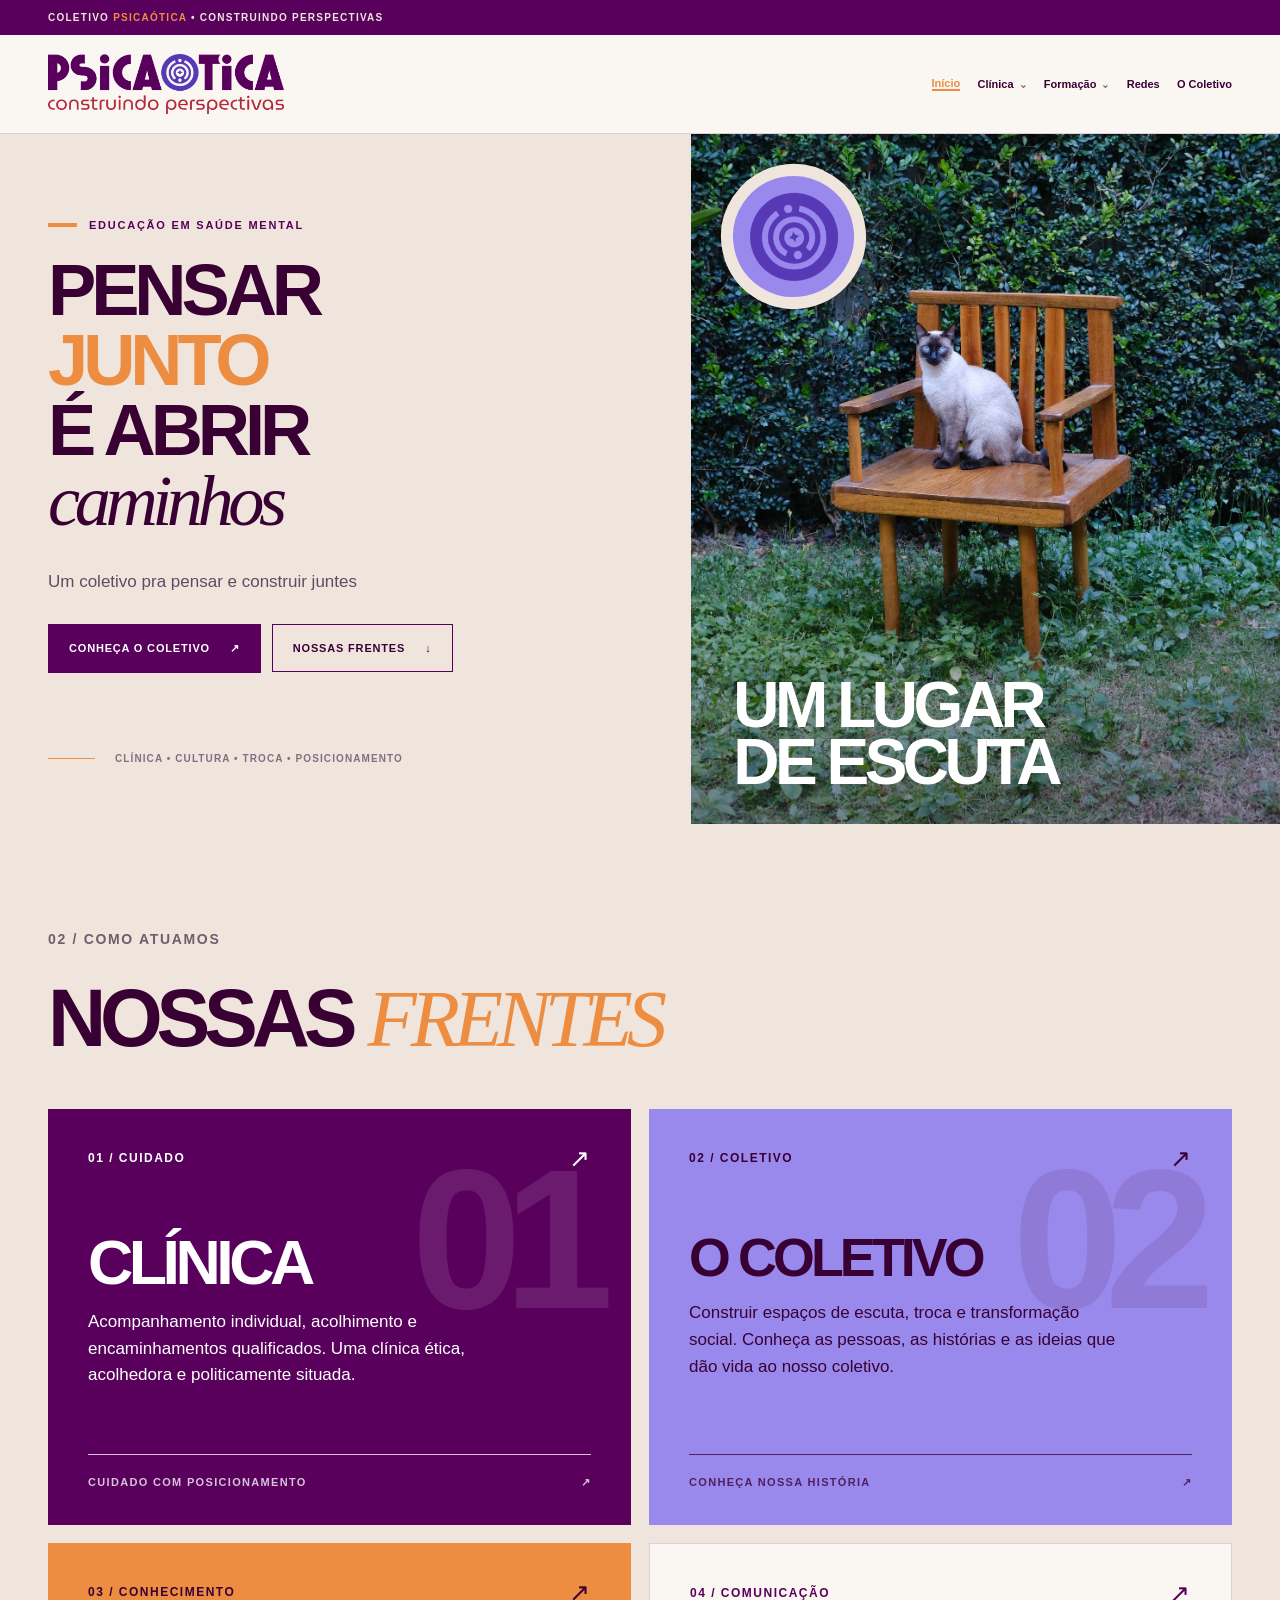
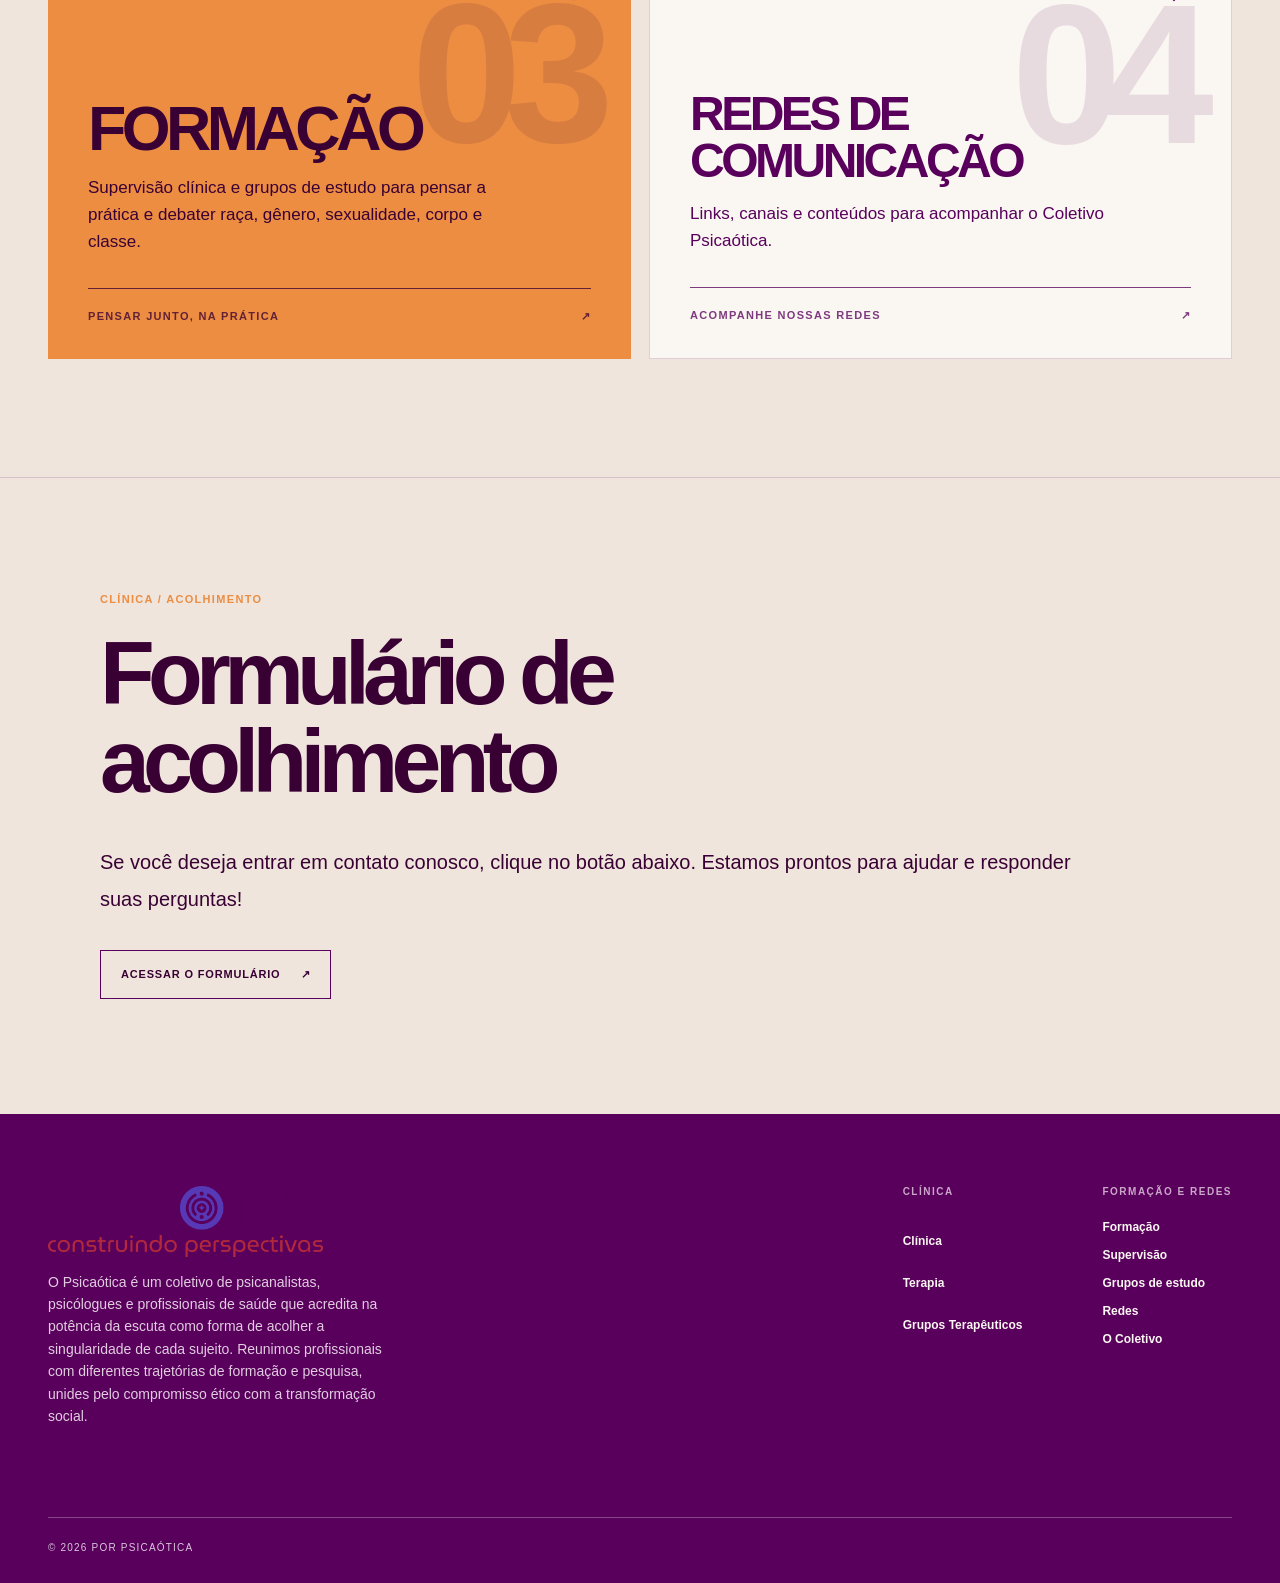
==== index.html @ 6748dbc8 "Usa logotipo original completo no rodapé de index.html" ====
<!DOCTYPE html>
<html lang="pt-BR"><head><meta charset="utf-8"/><meta content="width=device-width, initial-scale=1" name="viewport"/><meta content="#58005c" name="theme-color"/><meta content="O Psicaótica é um coletivo de psicanalistas, psicólogues e profissionais de saúde que acredita na potência da escuta como forma de acolher a singularidade de cada sujeito. Reunimos profissionais com diferentes trajetórias de formação e pesquisa, unides pelo compromisso ético com a transformação social." name="description"/><title>Página Inicial | Psicaótica</title><link href="assets/style.css" rel="stylesheet"/><link href="assets/icone.png" rel="icon" type="image/png"/></head><body><div class="topbar"><div class="container"><span>COLETIVO <b>PSICAÓTICA</b> • CONSTRUINDO PERSPECTIVAS</span></div></div><header class="header"><div class="container head-inner"><a aria-label="Página inicial Psicaótica" class="wordmark" href="index.html"><img alt="Psicaótica — construindo perspectivas" src="assets/logo.png"/></a><nav aria-label="Menu principal" class="nav" id="mainnav"><a class="active" href="index.html">Início</a><div class="nav-group"><a class="nav-root" href="clinica.html">Clínica <span class="chev">⌄</span></a><div class="subnav"><a class="" href="terapia.html">Terapia</a><a class="" href="grupos-terapeuticos.html">Grupos Terapêuticos</a></div></div><div class="nav-group"><a class="nav-root" href="formacao.html?v=20261016-2121">Formação <span class="chev">⌄</span></a><div class="subnav"><a class="" href="supervisao.html">Supervisão</a><a class="" href="grupos-de-estudo.html">Grupos de estudo</a></div></div><a class="" href="redes.html">Redes</a><a class="" href="o-coletivo.html">O Coletivo</a></nav><button aria-controls="mainnav" aria-expanded="false" aria-label="Abrir menu" class="mobile-menu" id="menubutton" type="button">☰</button></div></header><main class="site-main"><section class="hero" id="inicio"><div class="hero-grid"><div class="hero-left"><div class="rubric micro">EDUCAÇÃO EM SAÚDE MENTAL</div><h1 class="caps">PENSAR<br/><span>JUNTO</span><br/>É ABRIR<br/><em>caminhos</em></h1><p class="hero-description">Um coletivo pra pensar e construir juntes</p><div class="hero-actions"><a class="btn primary" href="o-coletivo.html">Conheça o coletivo <span>↗</span></a><a class="btn secondary" href="#frentes">Nossas frentes <span>↓</span></a></div><div class="hero-foot">CLÍNICA • CULTURA • TROCA • POSICIONAMENTO</div></div><div class="hero-media"><img alt="Gato siamês sentado em uma cadeira de madeira no jardim" class="hero-photo" loading="eager" src="assets/home-gato.webp"><div aria-hidden="true" class="round-stamp"><img alt="" src="assets/icone.png"/></div><div class="photo-label"><strong>UM LUGAR<br/>DE ESCUTA</strong></div></img></div></div></section><section aria-labelledby="frentes-title" class="axes axes-home" id="frentes">
<div class="container">
<div class="axes-head">
<div class="axes-heading-block">
<p class="eyebrow">02 / COMO ATUAMOS</p>
<h2 class="section-title axes-heading" id="frentes-title">NOSSAS <span>FRENTES</span></h2>
</div>

</div>
<div class="axes-grid">
<a aria-label="Conheça a página de Clínica" class="axis" href="clinica.html">
<div class="axis-top"><span>01 / CUIDADO</span><i aria-hidden="true">↗</i></div>
<div aria-hidden="true" class="axis-number">01</div>
<div class="axis-text"><h3>CLÍNICA</h3><p>Acompanhamento individual, acolhimento e encaminhamentos qualificados. Uma clínica ética, acolhedora e politicamente situada.</p></div>
<div class="axis-footer"><span>CUIDADO COM POSICIONAMENTO</span><span aria-hidden="true">↗</span></div>
</a>
<a aria-label="Conheça O Coletivo e seus integrantes" class="axis" href="o-coletivo.html">
<div class="axis-top"><span>02 / COLETIVO</span><i aria-hidden="true">↗</i></div>
<div aria-hidden="true" class="axis-number">02</div>
<div class="axis-text"><h3>O COLETIVO</h3><p>Construir espaços de escuta, troca e transformação social. Conheça as pessoas, as histórias e as ideias que dão vida ao nosso coletivo.</p></div>
<div class="axis-footer"><span>CONHEÇA NOSSA HISTÓRIA</span><span aria-hidden="true">↗</span></div>
</a>
<a aria-label="Conheça a página de Formação" class="axis" href="formacao.html?v=20261016-2121">
<div class="axis-top"><span>03 / CONHECIMENTO</span><i aria-hidden="true">↗</i></div>
<div aria-hidden="true" class="axis-number">03</div>
<div class="axis-text"><h3>FORMAÇÃO</h3><p>Supervisão clínica e grupos de estudo para pensar a prática e debater raça, gênero, sexualidade, corpo e classe.</p></div>
<div class="axis-footer"><span>PENSAR JUNTO, NA PRÁTICA</span><span aria-hidden="true">↗</span></div>
</a>
<a aria-label="Conheça as redes de comunicação do Coletivo Psicaótica" class="axis" href="redes.html">
<div class="axis-top"><span>04 / COMUNICAÇÃO</span><i aria-hidden="true">↗</i></div>
<div aria-hidden="true" class="axis-number">04</div>
<div class="axis-text"><h3>REDES DE<br/>COMUNICAÇÃO</h3><p>Links, canais e conteúdos para acompanhar o Coletivo Psicaótica.</p></div>
<div class="axis-footer"><span>ACOMPANHE NOSSAS REDES</span><span aria-hidden="true">↗</span></div>
</a>
</div>
</div>
</section><section class="agenda-quatro" id="proximos-eventos" aria-labelledby="agenda-quatro-title" hidden>
<div class="container">
  <div class="agenda-quatro-heading">
    <div class="agenda-quatro-titleblock">
      <p class="agenda-quatro-kicker">AGENDA DO COLETIVO</p>
      <h2 id="agenda-quatro-title">PRÓXIMOS<br/><em>EVENTOS.</em></h2>
    </div>
    <div class="agenda-quatro-intro">
      <p class="agenda-quatro-lead">Encontros, formações e experiências para pensar e viver a saúde mental em coletivo.</p>
      <p>Nossa agenda reúne atividades abertas, formações e rodas de conversa que integram clínica, comunicação e território.</p>
    </div>
  </div>
  <p class="agenda-quatro-notice"><strong>Agenda em preparação:</strong> os quatro cards abaixo são exemplos de apresentação. Ainda não há datas nem inscrições confirmadas.</p>
  <div class="agenda-quatro-grid">
    <article class="agenda-quatro-card">
      <img class="agenda-quatro-photo" src="assets/agenda-1.webp" alt="Cadeira de madeira em jardim verde" loading="lazy"/>
      <div class="agenda-quatro-content">
        <p class="agenda-quatro-date">DATA A DEFINIR <span>· EXEMPLO</span></p>
        <h3>Rodas que Cuidam</h3>
        <p class="agenda-quatro-description">Conversa aberta sobre saúde mental, afetos e vida em coletivo.</p>
        <details class="agenda-quatro-more"><summary>CLIQUE AQUI PARA SABER MAIS <span aria-hidden="true">↗</span></summary><p>Atividade ilustrativa. Data, formato e informações de participação serão disponibilizados quando houver programação confirmada.</p></details>
      </div>
    </article>
    <article class="agenda-quatro-card agenda-quatro-lilac">
      <img class="agenda-quatro-photo" src="assets/agenda-2.webp" alt="Livro aberto em mãos diante de fundo lilás" loading="lazy"/>
      <div class="agenda-quatro-content">
        <p class="agenda-quatro-date">DATA A DEFINIR <span>· EXEMPLO</span></p>
        <h3>Formação em Saúde Mental</h3>
        <p class="agenda-quatro-description">Um encontro introdutório sobre práticas clínicas, território e cuidado em rede.</p>
        <details class="agenda-quatro-more"><summary>CLIQUE AQUI PARA SABER MAIS <span aria-hidden="true">↗</span></summary><p>Atividade ilustrativa. Conteúdo, datas e inscrições ainda serão confirmados pelo coletivo.</p></details>
      </div>
    </article>
    <article class="agenda-quatro-card">
      <img class="agenda-quatro-photo" src="assets/agenda-3.webp" alt="Microfone sobre palco iluminado em tons de laranja" loading="lazy"/>
      <div class="agenda-quatro-content">
        <p class="agenda-quatro-date">DATA A DEFINIR <span>· EXEMPLO</span></p>
        <h3>Vozes em Rede</h3>
        <p class="agenda-quatro-description">Encontro de escuta e partilhas sobre saúde mental, arte e sociedade.</p>
        <details class="agenda-quatro-more"><summary>CLIQUE AQUI PARA SABER MAIS <span aria-hidden="true">↗</span></summary><p>Atividade ilustrativa. Local, horário e participação serão divulgados quando a agenda estiver definida.</p></details>
      </div>
    </article>
    <article class="agenda-quatro-card agenda-quatro-blush">
      <img class="agenda-quatro-photo" src="assets/agenda-4.webp" alt="Plantas verdes iluminadas pela luz de uma janela" loading="lazy"/>
      <div class="agenda-quatro-content">
        <p class="agenda-quatro-date">DATA A DEFINIR <span>· EXEMPLO</span></p>
        <h3>Clínica, Território e Política</h3>
        <p class="agenda-quatro-description">Reflexões sobre os desafios e as possibilidades do cuidado coletivo.</p>
        <details class="agenda-quatro-more"><summary>CLIQUE AQUI PARA SABER MAIS <span aria-hidden="true">↗</span></summary><p>Atividade ilustrativa. A programação, o formato e as informações de inscrição ainda não foram confirmados.</p></details>
      </div>
    </article>
  </div>
</div>
</section><section class="home-acknowledgement" id="acolhimento"><div class="container"><div class="acknowledgement-content"><p class="eyebrow">CLÍNICA / ACOLHIMENTO</p><h2>Formulário de acolhimento</h2><p>Se você deseja entrar em contato conosco, clique no botão abaixo. Estamos prontos para ajudar e responder suas perguntas!</p><a aria-label="Acessar formulário de acolhimento (abre em nova aba)" class="btn secondary" href="https://docs.google.com/forms/d/e/1FAIpQLSe5nMXdTJTOupaA_dXqVTst01jklubAIT_s8CcgjFnKJq22cg/viewform?usp=publish-editor" rel="noopener noreferrer" target="_blank">Acessar o formulário <span aria-hidden="true">↗</span></a></div></div></section></main><footer class="footer"><div class="container"><div class="footer-content"><div><div class="footer-white-logo"><img alt="Psicaótica — construindo perspectivas" src="assets/logo.png"/></div><p class="footer-description">O Psicaótica é um coletivo de psicanalistas, psicólogues e profissionais de saúde que acredita na potência da escuta como forma de acolher a singularidade de cada sujeito. Reunimos profissionais com diferentes trajetórias de formação e pesquisa, unides pelo compromisso ético com a transformação social.</p></div><div class="footer-links"><div><small>Clínica</small><a href="clinica.html">Clínica</a><a href="terapia.html">Terapia</a><a href="grupos-terapeuticos.html">Grupos Terapêuticos</a></div><div><small>Formação e redes</small><a href="formacao.html?v=20261016-2121">Formação</a><a href="supervisao.html">Supervisão</a><a href="grupos-de-estudo.html">Grupos de estudo</a><a href="redes.html">Redes</a><a href="o-coletivo.html">O Coletivo</a></div></div></div><div class="footer-end"><span>© 2026 por Psicaótica</span></div></div></footer><script defer="" src="assets/menu.js"></script></body></html>
---- assets/style.css ----
:root{--violet:#58005c;--deep:#390033;--blueviolet:#5739b5;--lavender:#9a89ed;--cream:#efe5dd;--paper:#faf6f1;--coral:#ec8d42;--orange:#ec8d42;--text:#390033;--hair:rgba(88,0,92,.17)}
*{box-sizing:border-box}html{scroll-behavior:smooth}body{margin:0;color:var(--text);background:var(--paper);font-family:Arial,Helvetica,sans-serif;-webkit-font-smoothing:antialiased}a{color:inherit;text-decoration:none}button{font:inherit}img{display:block;max-width:100%}::selection{color:white;background:var(--coral)}
.container{width:min(100% - 96px,1376px);margin-inline:auto}.micro{font-size:11px;letter-spacing:.16em;text-transform:uppercase;font-weight:800}.caps{font-family:Arial,Helvetica,sans-serif;font-stretch:condensed;font-weight:900;letter-spacing:-.065em;text-transform:uppercase}
.topbar{height:35px;background:var(--violet);color:var(--cream);display:flex;align-items:center}.topbar .container{display:flex;justify-content:space-between;align-items:center;gap:24px;font-size:10px;letter-spacing:.125em;font-weight:700}.topbar b{color:var(--orange)}
.header{background:var(--paper);position:relative;z-index:20;border-bottom:1px solid var(--hair)}.head-inner{height:98px;display:flex;align-items:center;justify-content:space-between;gap:25px}.wordmark{width:236px;flex:0 0 auto}.wordmark img{width:100%;height:auto}.nav{display:flex;align-items:center;gap:29px}.nav a{font-size:12px;white-space:nowrap;font-weight:800;transition:color .2s}.nav a:hover{color:var(--coral)}.nav .navlast{background:var(--violet);color:white;padding:16px 18px}.nav .navlast:hover{background:var(--deep);color:white}.mobile-menu{display:none;border:0;background:transparent;color:var(--violet);font-size:30px;cursor:pointer;line-height:1}
.hero{overflow:hidden;background:var(--cream)}.hero-grid{display:grid;grid-template-columns:54% 46%;min-height:690px}.hero-left{padding:85px 7% 60px max(48px,calc((100vw - 1376px)/2));display:flex;flex-direction:column;align-items:flex-start;position:relative;z-index:1}.rubric{display:flex;align-items:center;gap:12px;color:var(--violet);margin-bottom:24px}.rubric:before{content:"";background:var(--coral);width:29px;height:4px}.hero h1{font-size:clamp(56px,5.65vw,92px);line-height:.97;margin:0;max-width:730px;letter-spacing:-.07em}.hero h1 span{color:var(--coral)}.hero h1 em{font-family:Georgia,'Times New Roman',serif;text-transform:none;letter-spacing:-.075em;font-weight:400}.hero-description{max-width:490px;font-size:17px;line-height:1.6;margin:31px 0 29px;color:#644a61}.hero-actions{display:flex;flex-wrap:wrap;gap:11px;align-items:center}.btn{border:1.5px solid var(--violet);padding:17px 20px;display:inline-flex;align-items:center;gap:20px;font-weight:800;text-transform:uppercase;letter-spacing:.075em;font-size:11px;transition:transform .2s,background .2s}.btn:hover{transform:translateY(-3px)}.btn.primary{background:var(--violet);color:white}.btn.secondary:hover{background:#e2d6e4}.hero-foot{display:flex;gap:20px;align-items:center;margin-top:auto;padding-top:40px;font-size:10px;color:#856e81;letter-spacing:.11em;text-transform:uppercase;font-weight:800}.hero-foot:before{content:"";height:1px;width:47px;background:var(--coral)}
.hero-media{position:relative;min-height:620px;overflow:hidden;background:#18352c}.hero-photo{width:100%;height:100%;object-fit:cover;object-position:51% 54%;position:absolute;inset:0}.hero-media:after{content:"";position:absolute;inset:0;background:linear-gradient(0deg,rgba(38,11,30,.37),transparent 45%)}.round-stamp{position:absolute;top:30px;left:30px;z-index:2;background:var(--lavender);width:145px;height:145px;display:grid;place-items:center;border-radius:50%;border:12px solid var(--cream);transform:rotate(-12deg)}.round-stamp img{width:88px;height:88px}.photo-label{position:absolute;bottom:32px;left:42px;right:40px;z-index:2;display:flex;justify-content:space-between;gap:24px;align-items:flex-end;color:white}.photo-label strong{font-size:clamp(38px,5vw,72px);font-weight:900;line-height:.9;letter-spacing:-.07em}.photo-label span{font-size:10px;letter-spacing:.14em;text-transform:uppercase;text-align:right;line-height:1.5;font-weight:800}
.marquee{background:var(--coral);color:var(--paper);overflow:hidden}.marquee-inner{display:flex;align-items:center;gap:34px;white-space:nowrap;padding:17px 0;min-width:max-content;animation:marquee 45s linear infinite}.marquee .word{font-size:12px;text-transform:uppercase;letter-spacing:.155em;font-weight:800}.marquee .dot{color:var(--orange);font-size:17px}@keyframes marquee{to{transform:translateX(-50%)}}
.section-title{font-size:clamp(47px,5.4vw,77px);line-height:1.02;margin:20px 0 0;letter-spacing:-.07em}.section-label{color:var(--coral)}.intro{padding:119px 0 110px;background:var(--paper)}.intro-layout{display:grid;grid-template-columns:1.05fr .95fr;gap:100px;align-items:start}.intro h2{max-width:650px}.intro h2 em{font-family:Georgia,serif;font-weight:400;color:var(--coral)}.intro-right{padding:31px 0 0;border-top:2px solid var(--violet);align-self:center}.intro-right p{font-size:clamp(20px,2.1vw,28px);line-height:1.47;letter-spacing:-.025em;margin:0 0 24px}.intro-right small{font-size:13px;line-height:1.7;color:#806780;display:block;max-width:460px}
.axes{padding:105px 0 124px;background:var(--cream)}.axes-head{display:flex;align-items:end;justify-content:space-between;gap:25px;margin-bottom:49px}.axes-head p{max-width:287px;line-height:1.6;font-size:14px;color:#735c6e;margin:0 0 6px}.axes-grid{display:grid;grid-template-columns:repeat(2,1fr);gap:16px}.axis{min-height:390px;padding:32px 37px 33px;display:flex;flex-direction:column;position:relative;overflow:hidden;transition:transform .25s}.axis:hover{transform:translateY(-5px)}.axis:first-child{background:var(--violet);color:white}.axis:nth-child(2){background:var(--lavender);color:var(--deep)}.axis:nth-child(3){background:var(--coral);color:#fff5ef}.axis:nth-child(4){background:var(--paper);color:var(--violet);border:1px solid rgba(88,0,92,.16)}.axis-top{display:flex;align-items:center;justify-content:space-between;gap:20px;font-size:11px;letter-spacing:.15em;font-weight:800}.axis-top i{font-size:25px;font-weight:400;font-style:normal}.axis-number{position:absolute;right:25px;top:41px;font-size:170px;line-height:1;font-weight:900;opacity:.085;letter-spacing:-.09em}.axis-text{position:relative;margin-top:auto;z-index:1;max-width:500px}.axis-text h3{font-size:clamp(47px,5vw,72px);line-height:1;letter-spacing:-.07em;margin:0 0 16px}.axis-text p{font-size:15px;line-height:1.57;max-width:375px;margin:0}.axis-footer{border-top:1px solid currentColor;margin-top:28px;opacity:.76;padding-top:18px;font-size:10px;text-transform:uppercase;letter-spacing:.12em;font-weight:800;display:flex;justify-content:space-between}
.manifesto{background:var(--deep);color:var(--cream);overflow:hidden}.manifest-grid{display:grid;grid-template-columns:1.02fr .98fr;min-height:630px}.manifest-copy{padding:95px 8% 95px max(48px,calc((100vw - 1376px)/2));display:flex;flex-direction:column;align-items:flex-start}.manifest-copy .micro{color:var(--lavender)}.manifest-copy blockquote{font-size:clamp(48px,5.2vw,77px);font-weight:900;line-height:1.04;letter-spacing:-.075em;margin:60px 0 27px}.manifest-copy blockquote em{font-family:Georgia,serif;font-weight:400;color:var(--lavender);letter-spacing:-.07em}.manifest-copy p{max-width:475px;line-height:1.68;color:#e1d1df;font-size:15px;margin:0}.manifest-photo{position:relative;overflow:hidden;min-height:560px}.manifest-photo>img{width:100%;height:100%;position:absolute;inset:0;object-fit:cover;object-position:50% 45%}.cat-caption{position:absolute;left:31px;bottom:30px;color:#fff;padding:12px 16px;background:var(--violet);font-weight:800;font-size:10px;letter-spacing:.13em;text-transform:uppercase}
.people{padding:118px 0 120px;background:var(--paper)}.people-head{display:flex;justify-content:space-between;align-items:end;gap:40px;margin-bottom:55px}.people-head p{max-width:365px;color:#776478;font-size:14px;line-height:1.7;margin:0}.people-grid{display:grid;grid-template-columns:1fr 1fr;gap:24px}.person{display:grid;grid-template-columns:45% 55%;min-height:345px;background:var(--cream);border:1px solid var(--hair)}.person-image{min-height:345px;position:relative;overflow:hidden;background:var(--lavender)}.person-image img{width:100%;height:100%;position:absolute;inset:0;object-fit:cover;object-position:center 38%}.person:nth-child(2) .person-image img{object-position:center 26%}.person-copy{padding:34px 29px;display:flex;flex-direction:column;justify-content:flex-end}.person-copy .micro{font-size:10px;color:var(--coral)}.person-copy h3{font-size:clamp(30px,2.5vw,43px);letter-spacing:-.06em;line-height:1.05;margin:16px 0 11px}.person-copy p{font-size:13px;line-height:1.65;color:#755f72;margin:0}
.newsletter{padding:93px 0;background:var(--lavender);color:var(--deep);position:relative;overflow:hidden}.news-layout{display:grid;grid-template-columns:1fr 1fr;gap:80px;align-items:center}.newsletter h2{font-size:clamp(53px,5.5vw,82px);line-height:.99;letter-spacing:-.075em;margin:17px 0 0}.newsletter p{font-size:18px;line-height:1.65;margin:0 0 28px;max-width:480px}.newsletter .btn{background:var(--deep);color:white;border-color:var(--deep)}.news-star{position:absolute;right:-100px;bottom:-180px;font-family:Georgia,serif;font-size:500px;line-height:1;color:rgba(88,0,92,.08);pointer-events:none}
.footer{background:var(--violet);color:var(--paper);padding:72px 0 30px}.footer-content{display:flex;justify-content:space-between;align-items:start;gap:80px;padding-bottom:76px}.footer-white-logo{width:275px;max-width:100%}.footer-white-logo img{width:100%;height:auto}.footer-content p{max-width:350px;line-height:1.6;color:#e2cce0;font-size:14px}.footer-links{display:flex;gap:80px;font-size:12px;font-weight:700}.footer-links div{display:grid;gap:14px}.footer-links small{text-transform:uppercase;font-size:10px;color:#caa7c9;letter-spacing:.15em;margin-bottom:9px}.footer-links a:hover{text-decoration:underline}.footer-end{border-top:1px solid rgba(255,255,255,.28);padding-top:24px;display:flex;justify-content:space-between;gap:20px;font-size:10px;letter-spacing:.12em;text-transform:uppercase;color:#dbc8dc}
.preview{position:fixed;bottom:17px;right:17px;background:#fff;color:var(--violet);border:1px solid var(--hair);padding:11px 15px;z-index:15;font-size:10px;font-weight:800;text-transform:uppercase;letter-spacing:.09em;box-shadow:0 10px 35px #0002}
@media(max-width:1100px){.container{width:min(100% - 64px,1376px)}.nav{gap:18px}.nav a{font-size:11px}.wordmark{width:204px}.hero-left{padding-left:32px}.round-stamp{left:-55px}.manifest-copy{padding-left:32px}.intro-layout{gap:55px}.person{display:flex;flex-direction:column}.person-image{height:330px;min-height:330px}.person-copy{min-height:180px}}
@media(max-width:760px){.container{width:min(100% - 38px,1376px)}.topbar .container span:last-child{display:none}.topbar .container{justify-content:center;font-size:9px}.head-inner{height:80px}.wordmark{width:194px}.mobile-menu{display:block}.nav{display:none;position:absolute;left:0;right:0;top:80px;background:var(--paper);padding:24px 22px 30px;flex-direction:column;align-items:stretch;gap:22px;box-shadow:0 22px 30px #39003322;border-bottom:1px solid var(--hair)}.nav.open{display:flex}.nav a{font-size:13px}.nav .navlast{text-align:center}.hero-grid{display:flex;flex-direction:column}.hero-left{padding:56px 22px 48px}.rubric{font-size:10px}.hero h1{font-size:clamp(57px,13.3vw,87px)}.hero-description{font-size:16px;margin:26px 0}.hero-foot{display:none}.hero-media{width:100%;min-height:420px;height:420px}.hero-photo{object-position:52% 48%}.round-stamp{left:16px;top:18px;width:112px;height:112px;border:9px solid var(--cream)}.round-stamp img{width:60px;height:60px}.photo-label{left:24px;bottom:25px;right:22px}.photo-label strong{font-size:49px}.photo-label span{font-size:9px}.marquee-inner{padding:13px 0}.intro{padding:80px 0}.intro-layout{display:block}.intro-right{margin-top:42px;padding-top:25px}.intro-right p{font-size:22px}.section-title{font-size:clamp(48px,10vw,68px)}.axes{padding:76px 0 85px}.axes-head{display:block;margin-bottom:30px}.axes-head p{margin-top:22px}.axes-grid{grid-template-columns:1fr;gap:12px}.axis{min-height:310px;padding:27px}.axis-text h3{font-size:60px}.axis-number{font-size:145px}.manifest-grid{display:block}.manifest-copy{padding:76px 20px 72px}.manifest-copy blockquote{font-size:clamp(48px,11vw,69px);margin:34px 0 28px}.manifest-photo{height:450px;min-height:450px}.manifest-photo>img{object-position:center 38%}.people{padding:77px 0 87px}.people-head{display:block;margin-bottom:32px}.people-head p{margin-top:23px}.people-grid{grid-template-columns:1fr}.person{display:grid;grid-template-columns:42% 58%;min-height:245px}.person-image{height:100%;min-height:245px}.person-copy{min-height:unset;padding:22px}.person-copy h3{font-size:30px}.person-copy p{font-size:12px}.newsletter{padding:75px 0}.news-layout{display:block}.newsletter h2{margin:19px 0 28px}.newsletter p{font-size:16px}.footer-content{display:block;padding-bottom:49px}.footer-links{margin-top:34px;gap:40px}.footer-end{display:block;line-height:1.8}.footer-end span{display:block}.preview{right:7px;bottom:7px;padding:8px 11px;font-size:9px}}
@media(max-width:430px){.hero h1{font-size:54px}.hero-media{height:380px;min-height:380px}.person{display:block}.person-image{height:250px}.person-copy{min-height:145px}.hero-actions{align-items:stretch}.btn{font-size:10px}.photo-label strong{font-size:44px}}
@media(prefers-reduced-motion:reduce){html{scroll-behavior:auto}.marquee-inner{animation:none}.axis,.btn{transition:none}}


/* Páginas internas: herdam a arte e a tipografia editorial da capa aprovada */
html{scroll-behavior:smooth}body{min-height:100vh}body a:focus-visible,body button:focus-visible{outline:3px solid #ec8d42;outline-offset:4px}
.nav a.active{color:var(--coral)!important;border-bottom:2px solid var(--coral)}
.header{z-index:100}
.page-hero{overflow:hidden;position:relative;background:var(--cream);padding:88px 0 90px;border-bottom:1px solid var(--hair)}
.page-hero .container{position:relative;z-index:2}
.page-hero:after{content:'✳';font-family:Georgia,serif;font-size:clamp(200px,32vw,470px);color:var(--lavender);opacity:.17;line-height:1;position:absolute;right:-3vw;top:-13vw;pointer-events:none}
.crumbs{font-size:11px;letter-spacing:.13em;text-transform:uppercase;font-weight:800;color:var(--coral);margin-bottom:28px}
.crumbs a{text-decoration:underline;text-underline-offset:4px}
.page-hero h1{font-size:clamp(55px,8.2vw,122px);line-height:.86;letter-spacing:-.085em;margin:0;max-width:1050px;font-weight:900}
.page-hero h1 em{font-family:Georgia,serif;font-weight:400;color:var(--coral)}
.page-hero p{max-width:650px;margin:35px 0 0;font-size:clamp(16px,1.65vw,21px);line-height:1.64;color:#614b65}
.small-band{height:18px;background:linear-gradient(90deg,var(--coral) 0 20%,var(--violet) 20% 63%,var(--lavender) 63%)}
.page-content{padding:90px 0 118px;background:var(--paper)}
.content-grid{display:grid;grid-template-columns:minmax(0,1.45fr) minmax(240px,.55fr);gap:70px}
.article-text{max-width:790px}.article-text h2{font-size:clamp(35px,4.5vw,66px);letter-spacing:-.075em;line-height:1.01;margin:0 0 28px}
.article-text h3{font-size:clamp(28px,3vw,40px);letter-spacing:-.055em;line-height:1.07;margin:52px 0 16px}
.article-text p{font-size:17px;line-height:1.78;margin:0 0 23px;color:#3e3041}
.article-text p.lead{font-size:clamp(20px,2.25vw,27px);line-height:1.55;font-weight:650;letter-spacing:-.015em;color:var(--violet)}
.article-text ul{margin:25px 0 42px;padding:0;list-style:none;border-top:1px solid var(--hair)}
.article-text li{position:relative;border-bottom:1px solid var(--hair);padding:16px 18px 16px 35px;font-size:16px;line-height:1.6}
.article-text li:before{content:'✳';position:absolute;left:3px;color:var(--coral)}
.aside-note{align-self:start;position:sticky;top:28px;border:1px solid var(--hair);padding:30px;background:var(--cream)}
.aside-note .micro{color:var(--coral)}.aside-note p{font-size:14px;line-height:1.65;margin:18px 0;color:#644b65}
.aside-note .btn{width:100%;justify-content:space-between;margin-top:16px;font-size:11px}
.block-alt{padding:100px 0;background:var(--cream)}
.block-title{font-size:clamp(45px,5vw,76px);letter-spacing:-.075em;line-height:1;margin:10px 0 40px}
.values-list{display:grid;grid-template-columns:repeat(3,minmax(0,1fr));gap:1px;background:rgba(88,0,92,.2);border:1px solid rgba(88,0,92,.2)}
.value-card{background:var(--cream);padding:30px;min-height:214px}.value-card h3{font-size:27px;letter-spacing:-.06em;line-height:1.1;margin:0 0 14px}.value-card p{font-size:14px;line-height:1.65;margin:0;color:#735c72}
.axis-cards{display:grid;grid-template-columns:repeat(2,minmax(0,1fr));gap:15px}.axis-card{background:var(--paper);border:1px solid var(--hair);padding:34px;display:flex;min-height:230px;flex-direction:column;transition:transform .2s}.axis-card:hover{transform:translateY(-4px)}.axis-card .micro{color:var(--coral)}.axis-card h3{font-size:clamp(32px,3.5vw,51px);margin:35px 0 15px;letter-spacing:-.07em}.axis-card p{font-size:14px;line-height:1.6;color:#6b546d;margin:0 auto 0 0}.axis-card .arrow{align-self:flex-end;font-size:24px}
.profile-grid{display:grid;grid-template-columns:repeat(2,minmax(0,1fr));gap:22px}
.profile-card{background:var(--paper);border:1px solid var(--hair);overflow:hidden;display:grid;grid-template-columns:46% 54%;min-height:350px}
.profile-photo{position:relative;min-height:350px;background:var(--lavender);overflow:hidden}.profile-photo img{width:100%;height:100%;object-fit:cover;display:block;position:absolute;inset:0}
.profile-content{padding:28px 25px;display:flex;flex-direction:column;align-items:start}.profile-content h3{font-size:clamp(30px,3vw,42px);letter-spacing:-.07em;line-height:1;margin:15px 0}.profile-content p{font-size:13px;line-height:1.68;margin:0;color:#6a526b}
.profile-foot{margin-top:auto;padding-top:22px;width:100%;border-top:1px solid var(--hair);color:#795b77;font-size:11px;line-height:1.45}
.archive-list{display:grid;grid-template-columns:repeat(4,1fr);gap:16px;margin-top:26px}.archive-card{border:1px solid var(--hair);background:var(--paper);overflow:hidden}.archive-photo{aspect-ratio:4 / 4.7;background:var(--lavender);overflow:hidden;display:grid;place-items:center}.archive-photo img{width:100%;height:100%;object-fit:cover}.archive-photo span{font-size:45px;font-weight:900;color:var(--deep);opacity:.3}.archive-card h3{font-size:21px;line-height:1.13;padding:19px 16px;margin:0;letter-spacing:-.045em}
.validation-note{margin:33px 0 0;padding:21px 24px;border-left:4px solid var(--coral);background:rgba(177,41,59,.07);font-size:13px;line-height:1.7;color:#563550}
.callout{display:flex;flex-wrap:wrap;justify-content:space-between;gap:25px;align-items:center;background:var(--deep);color:var(--paper);padding:38px 44px;margin-top:65px}.callout p{font-size:21px;max-width:650px;line-height:1.4;margin:0}.callout .btn{color:var(--paper);border-color:var(--paper)}
.home-feature{padding:90px 0;background:var(--paper)}
.home-feature-row{display:grid;grid-template-columns:minmax(0,.95fr) minmax(0,1.05fr);gap:65px;align-items:center}.home-feature h2{font-size:clamp(45px,5.5vw,78px);line-height:1;letter-spacing:-.07em;margin:16px 0 25px}.home-feature p{font-size:17px;line-height:1.75;color:#674b68;margin-bottom:25px}.home-feature-photo{height:480px;overflow:hidden}.home-feature-photo img{width:100%;height:100%;object-fit:cover}
.bottom-links{display:flex;gap:18px;flex-wrap:wrap;margin-top:35px}.bottom-links a{text-decoration:underline;text-underline-offset:6px;color:var(--violet);font-size:14px;font-weight:800}
.footer-links a,.footer a{white-space:normal}
@media(max-width:950px){.profile-grid{grid-template-columns:1fr}.archive-list{grid-template-columns:repeat(3,1fr)}.content-grid{grid-template-columns:1fr}.aside-note{position:relative;top:auto}.values-list{grid-template-columns:repeat(2,1fr)}}
@media(max-width:700px){.page-hero{padding:58px 0 69px}.page-content,.block-alt,.home-feature{padding:64px 0}.page-hero h1{font-size:clamp(53px,12vw,84px)}.page-hero p{margin-top:24px}.archive-list{grid-template-columns:repeat(2,1fr)}.profile-card{grid-template-columns:40% 60%;min-height:280px}.profile-photo{min-height:280px}.profile-content{padding:22px 17px}.profile-content h3{font-size:27px}.values-list,.axis-cards{grid-template-columns:1fr}.home-feature-row{display:block}.home-feature-photo{height:365px;margin-top:35px}.callout{padding:28px}.nav a.active{border:0}.page-hero:after{top:15vw}}
@media(max-width:420px){.profile-card{display:block}.profile-photo{min-height:260px;height:260px}.profile-content{min-height:215px}.archive-list{gap:10px}.archive-card h3{font-size:18px;padding:12px}}

/* Navegação fiel à estrutura das páginas publicadas no Wix */
.head-inner{gap:24px}.nav{gap:clamp(13px,1.35vw,26px)}.nav>a,.nav .nav-root{font-size:11px;white-space:nowrap}
.nav-group{position:relative;display:flex;align-items:center}.nav-root{display:inline-flex;align-items:center;gap:5px;text-decoration:none}.nav-root .chev{font-size:10px;opacity:.6}.nav-group.active .nav-root,.nav a.active{color:var(--coral)!important}
.subnav{display:none;position:absolute;top:100%;left:-14px;min-width:216px;background:var(--paper);border:1px solid var(--hair);padding:12px;z-index:150;box-shadow:0 18px 30px #320a3633}
.subnav a{display:block!important;font-size:12px!important;padding:12px 10px!important;border:0!important;white-space:normal!important;color:var(--deep)!important;line-height:1.4}
.subnav a:hover,.subnav a.active{background:var(--cream);color:var(--coral)!important}
.nav-group:hover .subnav,.nav-group:focus-within .subnav{display:block}
.site-main{min-height:56vh}.inner-hero{position:relative;background:var(--cream);border-bottom:1px solid var(--hair);overflow:hidden;padding:95px 0 83px}
.inner-hero:after{content:'✳';pointer-events:none;position:absolute;right:-3vw;top:-7vw;font:normal 440px/1 Georgia,serif;color:var(--lavender);opacity:.14}
.inner-hero .container{position:relative;z-index:1}.eyebrow{color:var(--coral);font-weight:800;font-size:11px;letter-spacing:.12em;text-transform:uppercase;margin:0 0 24px}
.inner-hero h1{font-size:clamp(56px,9vw,126px);line-height:.89;letter-spacing:-.088em;font-weight:900;margin:0;max-width:900px;color:var(--deep)}
.inner-hero h1 em{font-family:Georgia,serif;font-weight:400;color:var(--coral)}
.inner-hero .subtitle{font-size:clamp(19px,2.2vw,27px);line-height:1.44;max-width:650px;margin:33px 0 0;color:var(--deep)}
.stripe{height:15px;background:linear-gradient(90deg,var(--coral) 0 22%,var(--violet) 22% 70%,var(--lavender) 70%)}
.text-section{padding:88px 0;background:var(--paper)}.text-section.alt{background:var(--cream)}.text-inner{max-width:1060px;margin:0 auto}
.long-copy{max-width:850px}.long-copy p{font-size:17px;line-height:1.78;margin:0 0 23px;color:#392f3a}
.long-copy p:first-child{margin-top:0}.section-heading{font-size:clamp(37px,5.1vw,71px);font-weight:850;letter-spacing:-.075em;line-height:1.02;margin:0 0 32px;color:var(--deep)}
.sections-grid{display:grid;grid-template-columns:repeat(2,minmax(0,1fr));gap:18px}.section-tile{display:flex;flex-direction:column;min-height:380px;border:1px solid var(--hair);background:var(--paper);overflow:hidden;text-decoration:none;color:var(--deep)}
.section-tile .tile-img{position:relative;height:210px;overflow:hidden;background:#d8b7da}.tile-img img{width:100%;height:100%;object-fit:cover}.tile-info{padding:27px 30px 30px;flex:1;display:flex;flex-direction:column}.section-tile h3{font-size:clamp(29px,3vw,43px);line-height:1.05;letter-spacing:-.06em;margin:0 0 12px}
.section-tile p{font-size:14px;line-height:1.6;color:#655369;margin:0 0 18px}.section-tile .tile-link{font-weight:800;font-size:12px;color:var(--coral);margin-top:auto;text-transform:uppercase;letter-spacing:.07em}
.cards-area{padding:88px 0;background:var(--cream)}.cards-area .section-heading{margin-bottom:39px}
.people-cards{display:grid;grid-template-columns:repeat(2,minmax(0,1fr));gap:20px;align-items:stretch}
.bio-card{display:grid;grid-template-columns:minmax(170px,36%) minmax(0,64%);border:1px solid var(--hair);background:var(--paper);overflow:hidden;min-height:410px}
.bio-image{background:#c7abd0;min-height:390px;position:relative;overflow:hidden}.bio-image img{width:100%;height:100%;object-fit:cover;position:absolute;inset:0}
.bio-details{padding:28px 27px 26px;display:flex;flex-direction:column;min-width:0}.bio-details h3{font-size:clamp(27px,2.6vw,40px);line-height:1.04;letter-spacing:-.065em;margin:0 0 6px}.bio-role{font-size:12px;font-weight:800;letter-spacing:.08em;color:var(--coral);text-transform:uppercase;margin-bottom:20px}
.bio-copy{font-size:13px;line-height:1.7;color:#4e3e4e}.bio-copy p{margin:0 0 13px}.bio-links{display:flex;gap:10px;flex-wrap:wrap;margin-top:auto;padding-top:18px}
.social{border:1px solid #bfa4bd;min-height:36px;display:inline-flex;align-items:center;justify-content:center;gap:7px;padding:8px 13px;color:var(--deep);font-size:11px;font-weight:750;text-decoration:none;overflow-wrap:anywhere}.social:hover{background:var(--deep);color:var(--paper)}
.social svg{width:15px;height:15px;flex-shrink:0}.content-img{max-width:100%;height:auto;display:block;object-fit:cover}.feature-split{display:grid;grid-template-columns:1fr 1fr;gap:60px;align-items:center}.feature-split img{width:100%;height:410px;object-fit:cover}
.footer-description{max-width:620px;line-height:1.65}.meta-copy{font-size:14px;line-height:1.7;color:#584760}.path-nav{padding:22px 0;background:#f0e8f0}.path-nav .container{display:flex;flex-wrap:wrap;gap:14px;font-weight:800;font-size:11px;text-transform:uppercase;letter-spacing:.08em}.path-nav a{text-decoration:none;color:var(--violet)}
.redes-grid{display:grid;grid-template-columns:repeat(3,minmax(0,1fr));gap:16px}.rede-card{border:1px solid var(--hair);padding:28px;background:var(--paper);min-height:270px;display:flex;flex-direction:column}.rede-card h3{font-size:34px;letter-spacing:-.055em;margin:0 0 16px}.rede-card p{font-size:15px;line-height:1.7;color:#5f4a60}.rede-card a,.rede-card .soon{display:inline-flex;align-items:center;margin-top:auto;font-size:12px;letter-spacing:.07em;font-weight:800;color:var(--coral);text-decoration:none}.news-note{margin-top:15px;border-left:3px solid var(--coral);padding:13px 18px;font-size:14px}
@media(max-width:1110px){.people-cards{grid-template-columns:1fr}.bio-card{min-height:unset}.bio-image{min-height:330px}.nav{gap:12px}}
@media(max-width:700px){.nav{gap:8px}.nav-group{display:block}.nav-group .subnav{display:block;position:static;box-shadow:none;border:0;border-left:2px solid var(--lavender);padding:0 0 0 13px;margin:7px 0 8px 8px;background:transparent}.subnav a{padding:8px 6px!important}.inner-hero{padding:60px 0 68px}.inner-hero h1{font-size:clamp(54px,12vw,82px)}.inner-hero .subtitle{font-size:18px}.text-section,.cards-area{padding:63px 0}.long-copy p{font-size:15.5px}.sections-grid,.redes-grid,.feature-split{grid-template-columns:1fr}.feature-split img{height:330px}.bio-card{grid-template-columns:1fr}.bio-image{min-height:300px;height:300px}.bio-details{padding:23px}.section-tile .tile-img{height:230px}.people-cards{gap:15px}}

/* Atualização solicitada em 15/10: home antiga, CTA de acolhimento e heros internos fotográficos */
.inner-photo-hero{display:grid;grid-template-columns:60% 40%;padding:0;min-height:474px;align-items:stretch;background:var(--cream)}
.inner-photo-hero:after{content:none}
.inner-photo-hero .inner-hero-copy{margin:0;max-width:none;width:100%;padding:85px clamp(30px,4.4vw,84px);display:flex;flex-direction:column;align-items:flex-start;justify-content:center}
.inner-photo-hero h1{font-size:clamp(54px,7.6vw,121px);overflow-wrap:anywhere;max-width:100%}
.inner-photo-hero .eyebrow{margin-bottom:35px}
.inner-photo-hero .eyebrow a{color:var(--coral)}
.inner-photo-hero .subtitle{font-size:clamp(21px,2vw,29px);margin-top:30px}
.inner-hero-image{overflow:hidden;min-height:474px;background:#d1c1cf;position:relative}
.inner-hero-image img{display:block;position:absolute;inset:0;width:100%;height:100%;object-fit:cover;object-position:center}
.home-acknowledgement{padding:115px 0;background:var(--cream);border-top:1px solid var(--hair)}
.acknowledgement-content{max-width:1080px;margin-inline:auto}
.home-acknowledgement h2{font-size:clamp(52px,7vw,93px);max-width:700px;letter-spacing:-.075em;line-height:.99;color:var(--deep);margin:0 0 38px;font-weight:900}
.home-acknowledgement p:not(.eyebrow){font-size:clamp(16px,1.9vw,20px);line-height:1.85;max-width:980px;margin:0 0 32px}
.home-acknowledgement .btn.secondary{background:transparent}
.bio-links{gap:7px;margin-top:20px;align-items:center}
.bio-links .social{padding:8px 10px;font-size:10px;white-space:nowrap}
.bio-links .social-pending{background:#f4ecf1;border-color:#dfd0da;color:#8c7d8a;cursor:not-allowed}
.bio-links .social-pending svg{opacity:.65}
.bio-links a.social:hover{background:var(--violet);color:#fff}
@media(max-width:960px){.inner-photo-hero{grid-template-columns:55% 45%}.inner-photo-hero .inner-hero-copy{padding:58px 35px}.inner-photo-hero h1{font-size:clamp(54px,8vw,88px)}.bio-links .social{padding:8px 9px}}
@media(max-width:700px){.inner-photo-hero{grid-template-columns:1fr}.inner-photo-hero .inner-hero-copy{padding:55px 24px 45px}.inner-photo-hero h1{font-size:clamp(49px,12vw,76px)}.inner-photo-hero .eyebrow{margin-bottom:25px}.inner-hero-image{height:310px;min-height:310px}.home-acknowledgement{padding:73px 0}.home-acknowledgement h2{font-size:clamp(48px,12vw,70px)}.bio-links{gap:6px}.bio-links .social{font-size:10px}}


/* 15/10 v5 — quadro editorial da Home, conforme imagens aprovadas */
.axes-home{padding:104px 0 118px}
.axes-home .axes-head{margin-bottom:50px;align-items:end}
.axes-home .axes-heading-block .eyebrow{margin:0 0 29px}
.axes-home .axes-heading{font-size:clamp(56px,6.3vw,103px);line-height:.97;letter-spacing:-.077em;margin:0;color:var(--deep)}
.axes-home .axes-heading span{color:var(--coral);font-family:Georgia,'Times New Roman',serif;font-style:italic;font-weight:400;letter-spacing:-.075em;text-transform:none}
.axes-home .axes-head>p{max-width:300px;color:#725d6f;font-size:15px;line-height:1.65;margin:0 2px 14px}
.axes-home .axes-grid{gap:18px}
.axes-home .axis{min-height:416px;padding:35px 40px 36px}
.axes-home .axis-text h3{font-size:clamp(50px,4.9vw,80px);font-weight:900;letter-spacing:-.072em;line-height:.99;overflow-wrap:anywhere}
.axes-home .axis-text p{max-width:440px;font-size:17px;line-height:1.58}
.axes-home .axis-top{position:relative;z-index:2;font-size:12px;letter-spacing:.125em}
.axes-home .axis-number{font-size:198px;line-height:1;right:35px;top:32px;opacity:.105;pointer-events:none}
.axes-home .axis-footer{position:relative;z-index:2;margin-top:32px;padding-top:21px;font-size:11px}
.axes-home .axis:nth-child(3){color:var(--deep)}
.axes-home .axis:nth-child(3) .axis-number{opacity:.11}
.axes-home .axis:nth-child(4){color:var(--violet)}
.axes-home .axis:focus-visible{outline-offset:5px}
@media(max-width:900px){.axes-home .axes-heading{font-size:clamp(53px,7vw,83px)}.axes-home .axis{padding:29px;min-height:350px}.axes-home .axis-text h3{font-size:clamp(39px,5vw,63px)}.axes-home .axis-number{font-size:153px;right:18px}}
@media(max-width:760px){.axes-home{padding:77px 0 88px}.axes-home .axes-head{display:block;margin-bottom:34px}.axes-home .axes-heading{font-size:clamp(45px,10.9vw,82px)}.axes-home .axes-head>p{margin:22px 0 0;max-width:450px}.axes-home .axes-grid{grid-template-columns:1fr;gap:13px}.axes-home .axis{min-height:340px;padding:28px 26px}.axes-home .axis-text h3{font-size:clamp(46px,11vw,68px)}.axes-home .axis-text p{font-size:15px}.axes-home .axis-number{font-size:156px;right:24px;top:25px}}
@media(max-width:400px){.axes-home .axis-text h3{font-size:45px}.axes-home .axes-heading{font-size:45px}.axes-home .axis{min-height:330px}}
/* Ajuste de largura para o título mais longo no celular */
@media(max-width:760px){.axes-home .axis:nth-child(2) .axis-text h3{font-size:clamp(32px,8.7vw,54px);overflow-wrap:normal;letter-spacing:-.073em}}


/* Agenda editorial de quatro cards na home. Os exemplos não representam eventos confirmados. */
.agenda-quatro{padding:90px 0 108px;background:var(--paper);color:var(--deep)}
.agenda-quatro-heading{display:grid;grid-template-columns:1.15fr .85fr;gap:clamp(30px,6vw,100px);align-items:end;margin-bottom:40px}
.agenda-quatro-kicker{display:flex;align-items:center;gap:16px;margin:0 0 26px;font-size:12px;letter-spacing:.2em;font-weight:850}
.agenda-quatro-kicker:before{content:"";width:37px;height:3px;background:var(--coral);display:block}
.agenda-quatro-titleblock h2{font-size:clamp(50px,6.2vw,96px);letter-spacing:-.076em;line-height:.91;margin:0;color:var(--deep);font-weight:900}
.agenda-quatro-titleblock h2 em{display:inline-block;font-family:Georgia,'Times New Roman',serif;font-size:1.02em;font-weight:400;color:var(--coral);letter-spacing:-.08em}
.agenda-quatro-intro{border-top:2px solid var(--violet);padding-top:25px;max-width:600px}
.agenda-quatro-intro .agenda-quatro-lead{font-size:clamp(20px,2.05vw,29px);line-height:1.34;letter-spacing:-.035em;margin:0 0 14px}
.agenda-quatro-intro p:last-child{color:#756374;font-size:14px;line-height:1.55;margin:0}
.agenda-quatro-notice{font-size:12px;color:#766476;line-height:1.55;margin:0 0 22px;border-left:3px solid var(--coral);padding:3px 0 3px 13px}
.agenda-quatro-grid{display:grid;grid-template-columns:repeat(4,minmax(0,1fr));gap:17px;align-items:stretch}
.agenda-quatro-card{min-width:0;display:flex;flex-direction:column;border:1px solid var(--hair);background:#faf6f1;overflow:hidden}
.agenda-quatro-card.agenda-quatro-lilac{background:#dfd0f6}
.agenda-quatro-card.agenda-quatro-blush{background:#f3dfdc}
.agenda-quatro-photo{width:100%;aspect-ratio:1.82/1;height:auto;object-fit:cover;display:block;background:#e3cfdc}
.agenda-quatro-content{display:flex;flex-direction:column;flex:1;padding:22px 22px 20px}
.agenda-quatro-date{color:#bd5345;font-size:11px;font-weight:900;letter-spacing:.09em;line-height:1.5;margin:0 0 18px}
.agenda-quatro-date span{font-size:10px;color:#7b6073}
.agenda-quatro-content h3{font-size:clamp(22px,2.05vw,31px);line-height:1.08;letter-spacing:-.055em;font-weight:850;margin:0 0 14px;overflow-wrap:anywhere}
.agenda-quatro-description{color:#675968;font-size:13px;line-height:1.6;margin:0 0 24px}
.agenda-quatro-more{border-top:1px solid rgba(88,0,92,.4);margin-top:auto;padding-top:16px}
.agenda-quatro-more summary{cursor:pointer;display:flex;align-items:center;justify-content:space-between;gap:10px;list-style:none;font-size:10px;letter-spacing:.095em;font-weight:850;color:var(--deep);min-height:28px}
.agenda-quatro-more summary::-webkit-details-marker{display:none}
.agenda-quatro-more summary span{font-size:22px;line-height:1}
.agenda-quatro-more summary:hover,.agenda-quatro-more summary:focus-visible{color:var(--coral)}
.agenda-quatro-more[open] summary span{transform:rotate(90deg)}
.agenda-quatro-more>p{border-top:1px solid var(--hair);margin:11px 0 0;padding:12px 0 0;color:#655667;font-size:12px;line-height:1.55}
@media(max-width:1060px){.agenda-quatro{padding:75px 0 83px}.agenda-quatro-grid{grid-template-columns:repeat(2,minmax(0,1fr));gap:20px}.agenda-quatro-heading{grid-template-columns:1fr 1fr}.agenda-quatro-content h3{font-size:30px}}
@media(max-width:700px){.agenda-quatro{padding:58px 0 66px}.agenda-quatro-heading{display:block;margin-bottom:25px}.agenda-quatro-titleblock h2{font-size:clamp(48px,10.4vw,75px)}.agenda-quatro-intro{margin-top:28px;padding-top:18px}.agenda-quatro-intro .agenda-quatro-lead{font-size:20px}.agenda-quatro-grid{grid-template-columns:1fr;gap:16px}.agenda-quatro-photo{aspect-ratio:2.05/1}.agenda-quatro-content{padding:20px 23px 23px}.agenda-quatro-content h3{font-size:30px}.agenda-quatro-description{font-size:14px}.agenda-quatro-more summary{font-size:11px}.agenda-quatro-notice{font-size:11px}}
@media(max-width:390px){.agenda-quatro-titleblock h2{font-size:45px}.agenda-quatro-content{padding:18px}.agenda-quatro-content h3{font-size:27px}}

/* O Coletivo: apresentação em coluna larga, sem imagem lateral */
.collective-intro-wide{width:100%}
.collective-intro-wide .long-copy{max-width:100%}

/* Agenda temporariamente oculta até a confirmação dos eventos. */
.agenda-quatro[hidden]{display:none!important}
/* Segundo card O COLETIVO e quarto card REDES DE COMUNICAÇÃO */
.axes-home .axis:nth-child(2) .axis-text h3{font-size:clamp(38px,4.2vw,68px);letter-spacing:-.072em;overflow-wrap:normal}
.axes-home .axis:nth-child(4) .axis-text h3{font-size:clamp(30px,3.75vw,59px);letter-spacing:-.073em;overflow-wrap:normal}
@media(max-width:900px){.axes-home .axis:nth-child(2) .axis-text h3{font-size:clamp(36px,4.7vw,56px)}.axes-home .axis:nth-child(4) .axis-text h3{font-size:clamp(28px,3.7vw,46px)}}
@media(max-width:760px){.axes-home .axis:nth-child(2) .axis-text h3{font-size:clamp(39px,9vw,60px)}.axes-home .axis:nth-child(4) .axis-text h3{font-size:clamp(28px,7.4vw,52px)}}
@media(max-width:390px){.axes-home .axis:nth-child(4) .axis-text h3{font-size:clamp(25px,7vw,30px)}}

/* Home: Clínica e O Coletivo com títulos na mesma altura da primeira linha */
.axes-home .axes-grid>.axis:nth-child(-n+2){display:grid;grid-template-rows:auto 1fr auto}
.axes-home .axes-grid>.axis:nth-child(-n+2) .axis-text{margin-top:0;align-self:start;padding-top:58px}
.axes-home .axes-grid>.axis:nth-child(-n+2) .axis-footer{margin-top:0}
@media(max-width:900px){.axes-home .axes-grid>.axis:nth-child(-n+2) .axis-text{padding-top:43px}}
@media(max-width:760px){.axes-home .axes-grid>.axis:nth-child(-n+2) .axis-text{padding-top:34px}}

/* Caixa informativa na ficha da Maju, na página Supervisão */
.supervision-info{margin-top:19px;padding:19px 20px 20px;background:#fff;border:1px solid #e3d6e5;border-left:3px solid var(--lavender);color:#4e3e4e;font-size:13px;line-height:1.75;overflow-wrap:break-word}
.supervision-info p{margin:0}
.supervision-info p + p{margin-top:12px}
.supervision-info strong{color:var(--deep);font-weight:800}
@media(max-width:700px){.supervision-info{padding:17px 16px;font-size:13px;line-height:1.7}}

/* Supervisão: retratos ocupam 80% da altura do cartão, sem alongamento até o rodapé */
.supervision-profiles .bio-image{height:80%;min-height:0;align-self:start}
.supervision-profiles .bio-image img{width:100%;height:100%;object-fit:cover;object-position:center top}
@media(max-width:700px){.supervision-profiles .bio-image{height:360px;min-height:0}}

/* Supervisão: negrito editorial e destaques na introdução. */
.supervision-intro .supervision-highlight{font-weight:850}
.supervision-intro .supervision-highlight--violet{color:var(--violet)}
.supervision-intro .supervision-highlight--orange{color:#b84e0e}
.supervision-intro .long-copy p{margin-bottom:18px}

/* Destaques editoriais exclusivos da apresentação O Coletivo */
.collective-intro-wide .destaque-roxo{font-weight:700;color:#4b006e}
.collective-intro-wide .destaque-laranja{font-weight:700;color:#ec8d42}

/* Terapia: destaques editoriais limitados ao texto de apresentação */
.therapy-intro .destaque-roxo{font-weight:700;color:#4b006e}
.therapy-intro .destaque-laranja{font-weight:700;color:#ec8d42}

/* Destaques editoriais apenas nas introduções de Clínica e Grupos Terapêuticos */
.clinic-intro .destaque-roxo,.therapeutic-groups-intro .destaque-roxo{font-weight:700;color:#4b006e}
.clinic-intro .destaque-laranja,.therapeutic-groups-intro .destaque-laranja{font-weight:700;color:#ec8d42}

/* Grupos de Estudo: dois cards editoriais sem imagem, no padrão de Redes */
.study-options-grid{grid-template-columns:repeat(2,minmax(0,1fr))}
.study-option-card{min-width:0;gap:12px}
.study-option-card h3{margin-bottom:4px}
.study-option-card p{margin:0 0 16px}
.study-option-card .destaque-roxo{font-weight:700;color:#4b006e}
.study-option-card .destaque-laranja{font-weight:700;color:#ec8d42}
@media(max-width:700px){.study-options-grid{grid-template-columns:1fr}}

/* Formação: cartão único informativo para Grupos de Estudo */
.formation-one-card{grid-template-columns:minmax(0,620px);justify-content:center}
.formation-one-card .section-tile{min-height:0}
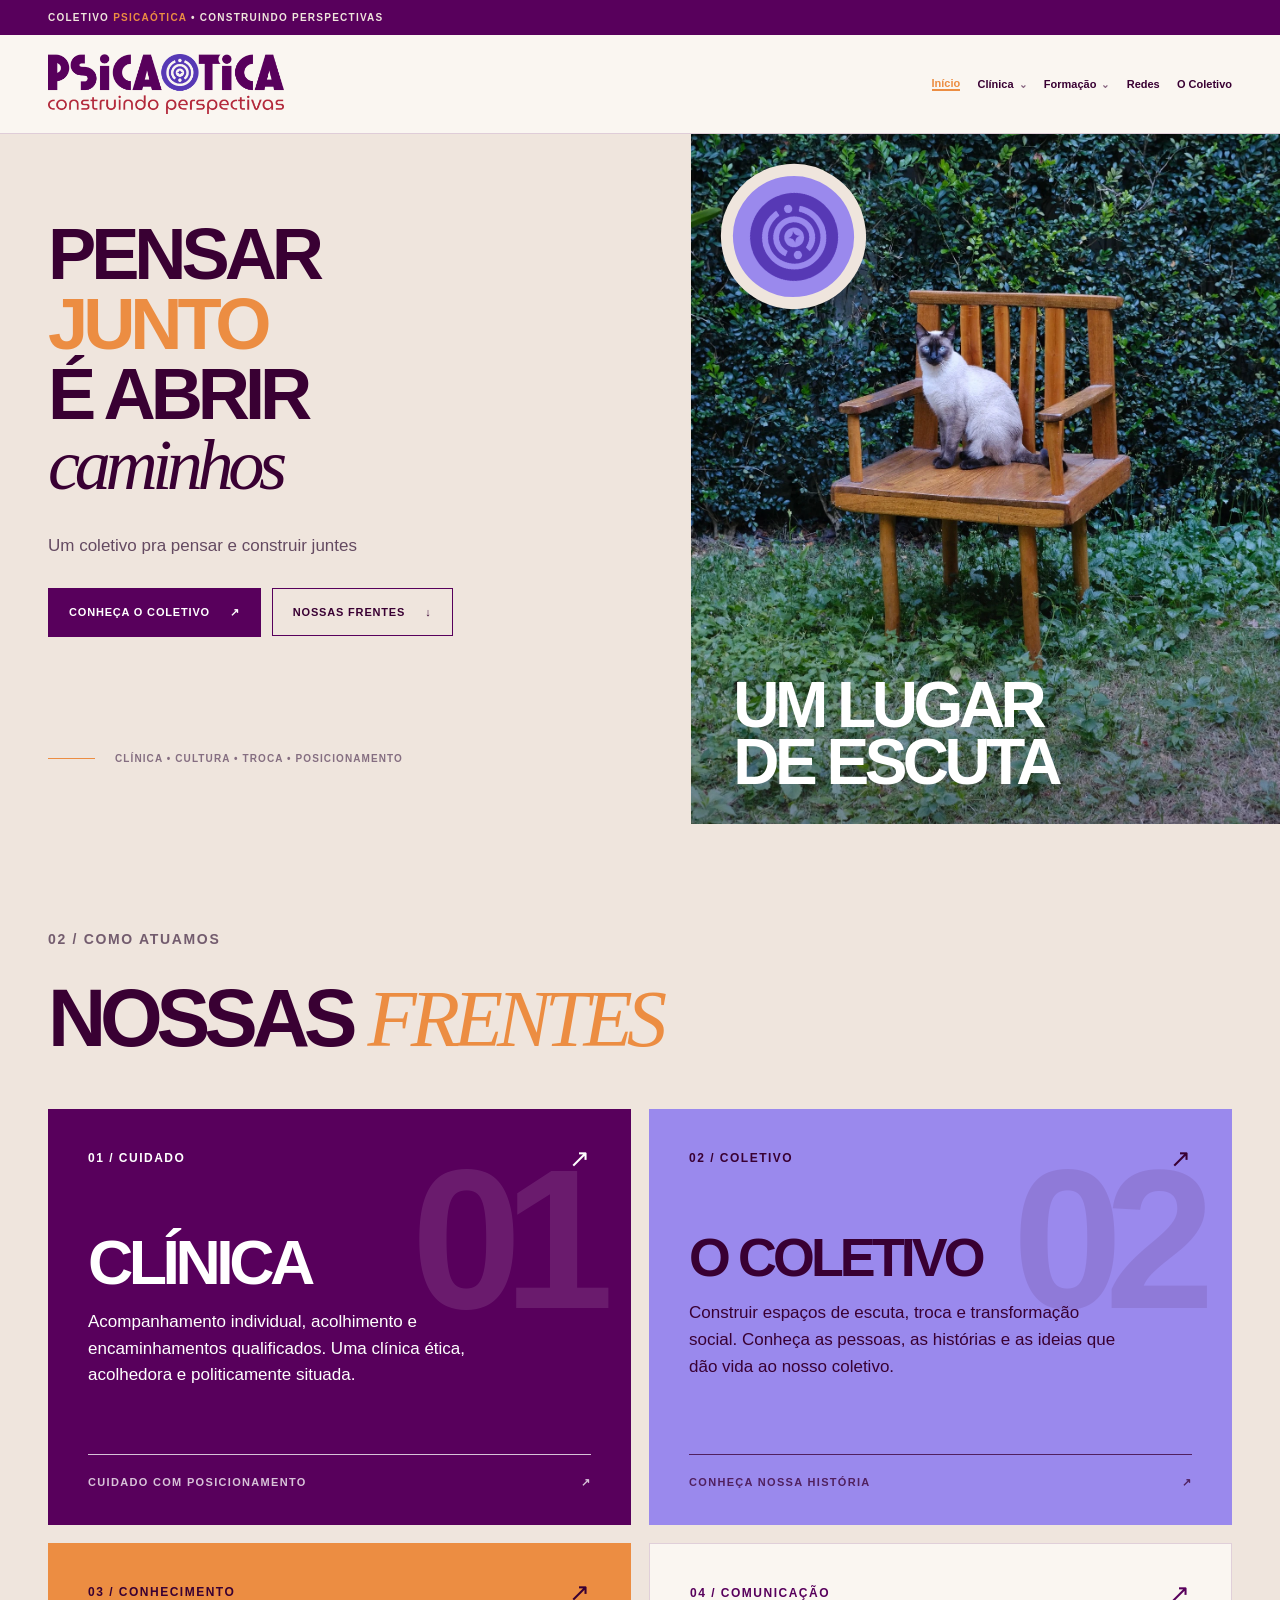
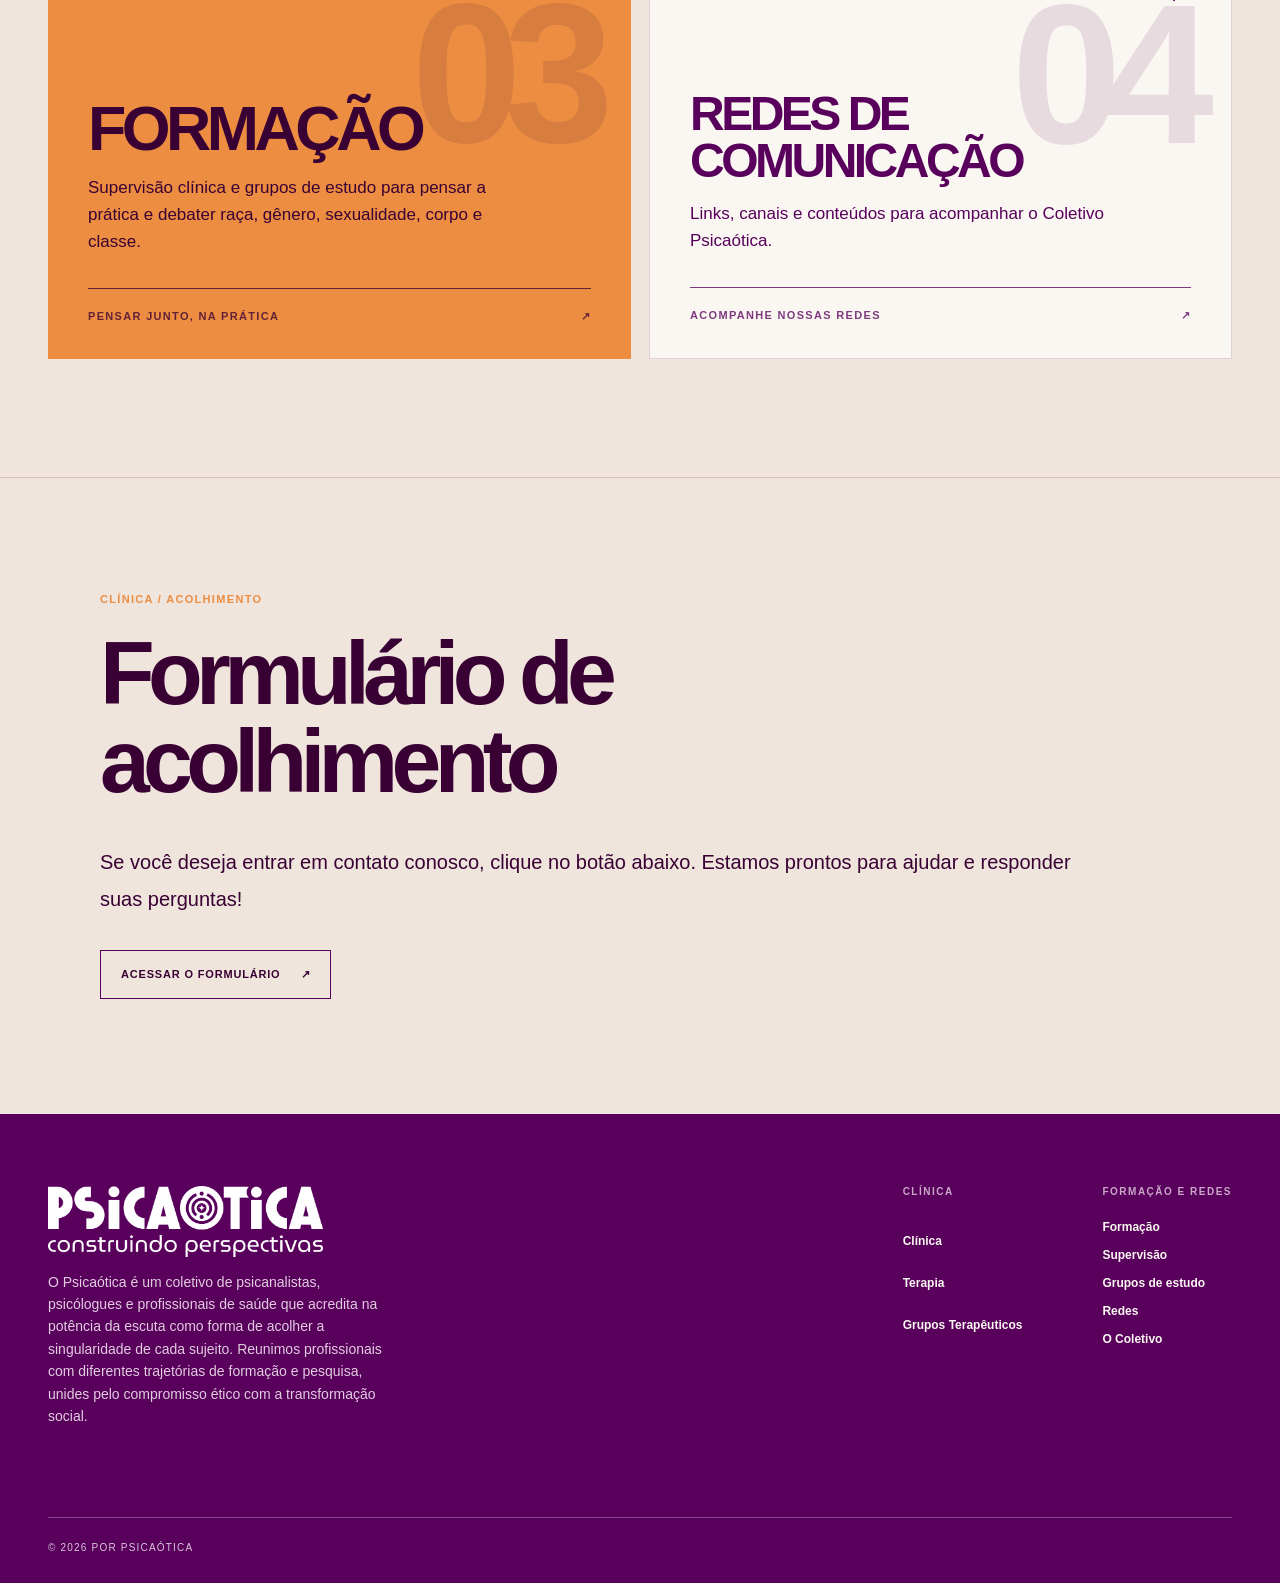
==== commit 096ea681: "Remove etiqueta Educação em Saúde Mental do topo da home" ====
--- a/index.html
+++ b/index.html
@@ -1,5 +1,5 @@
 <!DOCTYPE html>
-<html lang="pt-BR"><head><meta charset="utf-8"/><meta content="width=device-width, initial-scale=1" name="viewport"/><meta content="#58005c" name="theme-color"/><meta content="O Psicaótica é um coletivo de psicanalistas, psicólogues e profissionais de saúde que acredita na potência da escuta como forma de acolher a singularidade de cada sujeito. Reunimos profissionais com diferentes trajetórias de formação e pesquisa, unides pelo compromisso ético com a transformação social." name="description"/><title>Página Inicial | Psicaótica</title><link href="assets/style.css" rel="stylesheet"/><link href="assets/icone.png" rel="icon" type="image/png"/></head><body><div class="topbar"><div class="container"><span>COLETIVO <b>PSICAÓTICA</b> • CONSTRUINDO PERSPECTIVAS</span></div></div><header class="header"><div class="container head-inner"><a aria-label="Página inicial Psicaótica" class="wordmark" href="index.html"><img alt="Psicaótica — construindo perspectivas" src="assets/logo.png"/></a><nav aria-label="Menu principal" class="nav" id="mainnav"><a class="active" href="index.html">Início</a><div class="nav-group"><a class="nav-root" href="clinica.html">Clínica <span class="chev">⌄</span></a><div class="subnav"><a class="" href="terapia.html">Terapia</a><a class="" href="grupos-terapeuticos.html">Grupos Terapêuticos</a></div></div><div class="nav-group"><a class="nav-root" href="formacao.html?v=20261016-2121">Formação <span class="chev">⌄</span></a><div class="subnav"><a class="" href="supervisao.html">Supervisão</a><a class="" href="grupos-de-estudo.html">Grupos de estudo</a></div></div><a class="" href="redes.html">Redes</a><a class="" href="o-coletivo.html">O Coletivo</a></nav><button aria-controls="mainnav" aria-expanded="false" aria-label="Abrir menu" class="mobile-menu" id="menubutton" type="button">☰</button></div></header><main class="site-main"><section class="hero" id="inicio"><div class="hero-grid"><div class="hero-left"><div class="rubric micro">EDUCAÇÃO EM SAÚDE MENTAL</div><h1 class="caps">PENSAR<br/><span>JUNTO</span><br/>É ABRIR<br/><em>caminhos</em></h1><p class="hero-description">Um coletivo pra pensar e construir juntes</p><div class="hero-actions"><a class="btn primary" href="o-coletivo.html">Conheça o coletivo <span>↗</span></a><a class="btn secondary" href="#frentes">Nossas frentes <span>↓</span></a></div><div class="hero-foot">CLÍNICA • CULTURA • TROCA • POSICIONAMENTO</div></div><div class="hero-media"><img alt="Gato siamês sentado em uma cadeira de madeira no jardim" class="hero-photo" loading="eager" src="assets/home-gato.webp"><div aria-hidden="true" class="round-stamp"><img alt="" src="assets/icone.png"/></div><div class="photo-label"><strong>UM LUGAR<br/>DE ESCUTA</strong></div></img></div></div></section><section aria-labelledby="frentes-title" class="axes axes-home" id="frentes">
+<html lang="pt-BR"><head><meta charset="utf-8"/><meta content="width=device-width, initial-scale=1" name="viewport"/><meta content="#58005c" name="theme-color"/><meta content="O Psicaótica é um coletivo de psicanalistas, psicólogues e profissionais de saúde que acredita na potência da escuta como forma de acolher a singularidade de cada sujeito. Reunimos profissionais com diferentes trajetórias de formação e pesquisa, unides pelo compromisso ético com a transformação social." name="description"/><title>Página Inicial | Psicaótica</title><link href="assets/style.css" rel="stylesheet"/><link href="assets/icone.png" rel="icon" type="image/png"/></head><body><div class="topbar"><div class="container"><span>COLETIVO <b>PSICAÓTICA</b> • CONSTRUINDO PERSPECTIVAS</span></div></div><header class="header"><div class="container head-inner"><a aria-label="Página inicial Psicaótica" class="wordmark" href="index.html"><img alt="Psicaótica — construindo perspectivas" src="assets/logo.png"/></a><nav aria-label="Menu principal" class="nav" id="mainnav"><a class="active" href="index.html">Início</a><div class="nav-group"><a class="nav-root" href="clinica.html">Clínica <span class="chev">⌄</span></a><div class="subnav"><a class="" href="terapia.html">Terapia</a><a class="" href="grupos-terapeuticos.html">Grupos Terapêuticos</a></div></div><div class="nav-group"><a class="nav-root" href="formacao.html?v=20261016-2121">Formação <span class="chev">⌄</span></a><div class="subnav"><a class="" href="supervisao.html">Supervisão</a><a class="" href="grupos-de-estudo.html">Grupos de estudo</a></div></div><a class="" href="redes.html">Redes</a><a class="" href="o-coletivo.html">O Coletivo</a></nav><button aria-controls="mainnav" aria-expanded="false" aria-label="Abrir menu" class="mobile-menu" id="menubutton" type="button">☰</button></div></header><main class="site-main"><section class="hero" id="inicio"><div class="hero-grid"><div class="hero-left"><h1 class="caps">PENSAR<br/><span>JUNTO</span><br/>É ABRIR<br/><em>caminhos</em></h1><p class="hero-description">Um coletivo pra pensar e construir juntes</p><div class="hero-actions"><a class="btn primary" href="o-coletivo.html">Conheça o coletivo <span>↗</span></a><a class="btn secondary" href="#frentes">Nossas frentes <span>↓</span></a></div><div class="hero-foot">CLÍNICA • CULTURA • TROCA • POSICIONAMENTO</div></div><div class="hero-media"><img alt="Gato siamês sentado em uma cadeira de madeira no jardim" class="hero-photo" loading="eager" src="assets/home-gato.webp"><div aria-hidden="true" class="round-stamp"><img alt="" src="assets/icone.png"/></div><div class="photo-label"><strong>UM LUGAR<br/>DE ESCUTA</strong></div></img></div></div></section><section aria-labelledby="frentes-title" class="axes axes-home" id="frentes">
 <div class="container">
 <div class="axes-head">
 <div class="axes-heading-block">
--- a/assets/style.css
+++ b/assets/style.css
@@ -12,7 +12,7 @@
 .manifesto{background:var(--deep);color:var(--cream);overflow:hidden}.manifest-grid{display:grid;grid-template-columns:1.02fr .98fr;min-height:630px}.manifest-copy{padding:95px 8% 95px max(48px,calc((100vw - 1376px)/2));display:flex;flex-direction:column;align-items:flex-start}.manifest-copy .micro{color:var(--lavender)}.manifest-copy blockquote{font-size:clamp(48px,5.2vw,77px);font-weight:900;line-height:1.04;letter-spacing:-.075em;margin:60px 0 27px}.manifest-copy blockquote em{font-family:Georgia,serif;font-weight:400;color:var(--lavender);letter-spacing:-.07em}.manifest-copy p{max-width:475px;line-height:1.68;color:#e1d1df;font-size:15px;margin:0}.manifest-photo{position:relative;overflow:hidden;min-height:560px}.manifest-photo>img{width:100%;height:100%;position:absolute;inset:0;object-fit:cover;object-position:50% 45%}.cat-caption{position:absolute;left:31px;bottom:30px;color:#fff;padding:12px 16px;background:var(--violet);font-weight:800;font-size:10px;letter-spacing:.13em;text-transform:uppercase}
 .people{padding:118px 0 120px;background:var(--paper)}.people-head{display:flex;justify-content:space-between;align-items:end;gap:40px;margin-bottom:55px}.people-head p{max-width:365px;color:#776478;font-size:14px;line-height:1.7;margin:0}.people-grid{display:grid;grid-template-columns:1fr 1fr;gap:24px}.person{display:grid;grid-template-columns:45% 55%;min-height:345px;background:var(--cream);border:1px solid var(--hair)}.person-image{min-height:345px;position:relative;overflow:hidden;background:var(--lavender)}.person-image img{width:100%;height:100%;position:absolute;inset:0;object-fit:cover;object-position:center 38%}.person:nth-child(2) .person-image img{object-position:center 26%}.person-copy{padding:34px 29px;display:flex;flex-direction:column;justify-content:flex-end}.person-copy .micro{font-size:10px;color:var(--coral)}.person-copy h3{font-size:clamp(30px,2.5vw,43px);letter-spacing:-.06em;line-height:1.05;margin:16px 0 11px}.person-copy p{font-size:13px;line-height:1.65;color:#755f72;margin:0}
 .newsletter{padding:93px 0;background:var(--lavender);color:var(--deep);position:relative;overflow:hidden}.news-layout{display:grid;grid-template-columns:1fr 1fr;gap:80px;align-items:center}.newsletter h2{font-size:clamp(53px,5.5vw,82px);line-height:.99;letter-spacing:-.075em;margin:17px 0 0}.newsletter p{font-size:18px;line-height:1.65;margin:0 0 28px;max-width:480px}.newsletter .btn{background:var(--deep);color:white;border-color:var(--deep)}.news-star{position:absolute;right:-100px;bottom:-180px;font-family:Georgia,serif;font-size:500px;line-height:1;color:rgba(88,0,92,.08);pointer-events:none}
-.footer{background:var(--violet);color:var(--paper);padding:72px 0 30px}.footer-content{display:flex;justify-content:space-between;align-items:start;gap:80px;padding-bottom:76px}.footer-white-logo{width:275px;max-width:100%}.footer-white-logo img{width:100%;height:auto}.footer-content p{max-width:350px;line-height:1.6;color:#e2cce0;font-size:14px}.footer-links{display:flex;gap:80px;font-size:12px;font-weight:700}.footer-links div{display:grid;gap:14px}.footer-links small{text-transform:uppercase;font-size:10px;color:#caa7c9;letter-spacing:.15em;margin-bottom:9px}.footer-links a:hover{text-decoration:underline}.footer-end{border-top:1px solid rgba(255,255,255,.28);padding-top:24px;display:flex;justify-content:space-between;gap:20px;font-size:10px;letter-spacing:.12em;text-transform:uppercase;color:#dbc8dc}
+.footer{background:var(--violet);color:var(--paper);padding:72px 0 30px}.footer-content{display:flex;justify-content:space-between;align-items:start;gap:80px;padding-bottom:76px}.footer-white-logo{width:275px;max-width:100%}.footer-white-logo img{width:100%;height:auto;filter:brightness(0) invert(1)}.footer-content p{max-width:350px;line-height:1.6;color:#e2cce0;font-size:14px}.footer-links{display:flex;gap:80px;font-size:12px;font-weight:700}.footer-links div{display:grid;gap:14px}.footer-links small{text-transform:uppercase;font-size:10px;color:#caa7c9;letter-spacing:.15em;margin-bottom:9px}.footer-links a:hover{text-decoration:underline}.footer-end{border-top:1px solid rgba(255,255,255,.28);padding-top:24px;display:flex;justify-content:space-between;gap:20px;font-size:10px;letter-spacing:.12em;text-transform:uppercase;color:#dbc8dc}
 .preview{position:fixed;bottom:17px;right:17px;background:#fff;color:var(--violet);border:1px solid var(--hair);padding:11px 15px;z-index:15;font-size:10px;font-weight:800;text-transform:uppercase;letter-spacing:.09em;box-shadow:0 10px 35px #0002}
 @media(max-width:1100px){.container{width:min(100% - 64px,1376px)}.nav{gap:18px}.nav a{font-size:11px}.wordmark{width:204px}.hero-left{padding-left:32px}.round-stamp{left:-55px}.manifest-copy{padding-left:32px}.intro-layout{gap:55px}.person{display:flex;flex-direction:column}.person-image{height:330px;min-height:330px}.person-copy{min-height:180px}}
 @media(max-width:760px){.container{width:min(100% - 38px,1376px)}.topbar .container span:last-child{display:none}.topbar .container{justify-content:center;font-size:9px}.head-inner{height:80px}.wordmark{width:194px}.mobile-menu{display:block}.nav{display:none;position:absolute;left:0;right:0;top:80px;background:var(--paper);padding:24px 22px 30px;flex-direction:column;align-items:stretch;gap:22px;box-shadow:0 22px 30px #39003322;border-bottom:1px solid var(--hair)}.nav.open{display:flex}.nav a{font-size:13px}.nav .navlast{text-align:center}.hero-grid{display:flex;flex-direction:column}.hero-left{padding:56px 22px 48px}.rubric{font-size:10px}.hero h1{font-size:clamp(57px,13.3vw,87px)}.hero-description{font-size:16px;margin:26px 0}.hero-foot{display:none}.hero-media{width:100%;min-height:420px;height:420px}.hero-photo{object-position:52% 48%}.round-stamp{left:16px;top:18px;width:112px;height:112px;border:9px solid var(--cream)}.round-stamp img{width:60px;height:60px}.photo-label{left:24px;bottom:25px;right:22px}.photo-label strong{font-size:49px}.photo-label span{font-size:9px}.marquee-inner{padding:13px 0}.intro{padding:80px 0}.intro-layout{display:block}.intro-right{margin-top:42px;padding-top:25px}.intro-right p{font-size:22px}.section-title{font-size:clamp(48px,10vw,68px)}.axes{padding:76px 0 85px}.axes-head{display:block;margin-bottom:30px}.axes-head p{margin-top:22px}.axes-grid{grid-template-columns:1fr;gap:12px}.axis{min-height:310px;padding:27px}.axis-text h3{font-size:60px}.axis-number{font-size:145px}.manifest-grid{display:block}.manifest-copy{padding:76px 20px 72px}.manifest-copy blockquote{font-size:clamp(48px,11vw,69px);margin:34px 0 28px}.manifest-photo{height:450px;min-height:450px}.manifest-photo>img{object-position:center 38%}.people{padding:77px 0 87px}.people-head{display:block;margin-bottom:32px}.people-head p{margin-top:23px}.people-grid{grid-template-columns:1fr}.person{display:grid;grid-template-columns:42% 58%;min-height:245px}.person-image{height:100%;min-height:245px}.person-copy{min-height:unset;padding:22px}.person-copy h3{font-size:30px}.person-copy p{font-size:12px}.newsletter{padding:75px 0}.news-layout{display:block}.newsletter h2{margin:19px 0 28px}.newsletter p{font-size:16px}.footer-content{display:block;padding-bottom:49px}.footer-links{margin-top:34px;gap:40px}.footer-end{display:block;line-height:1.8}.footer-end span{display:block}.preview{right:7px;bottom:7px;padding:8px 11px;font-size:9px}}
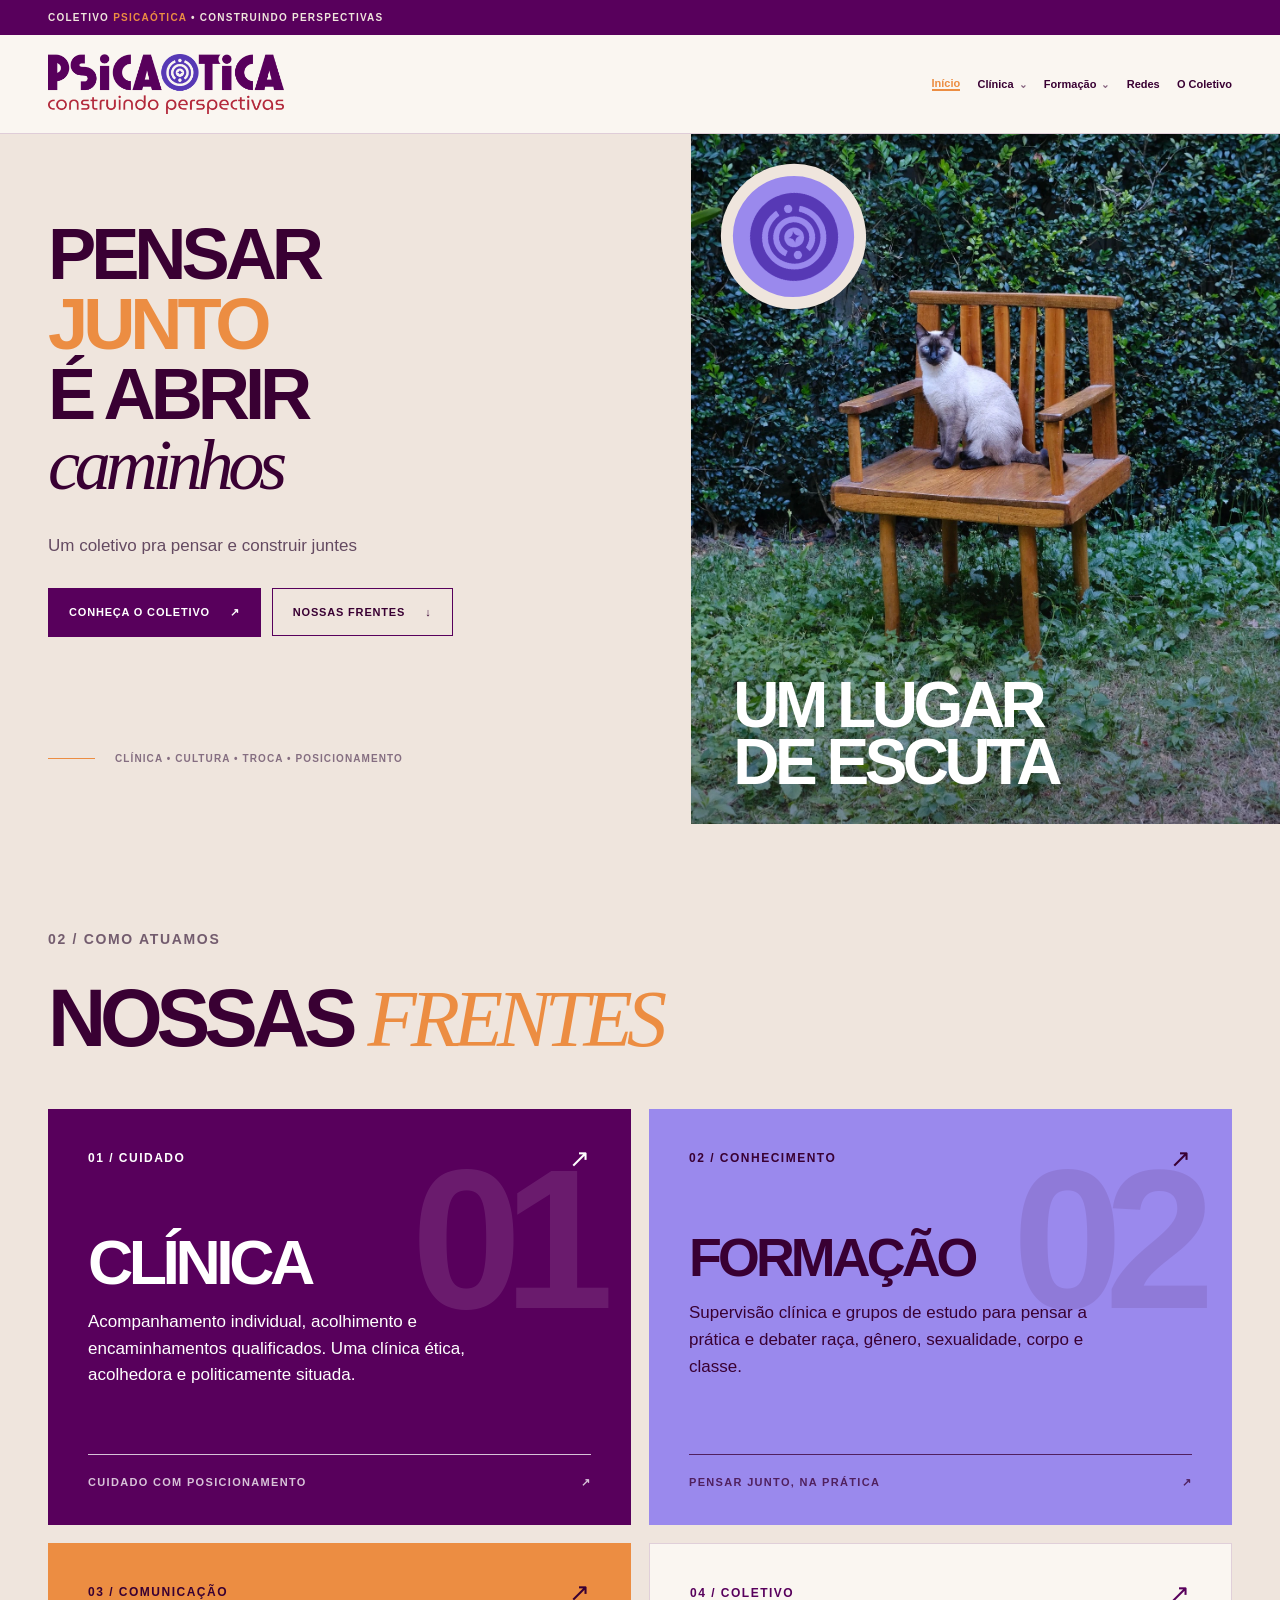
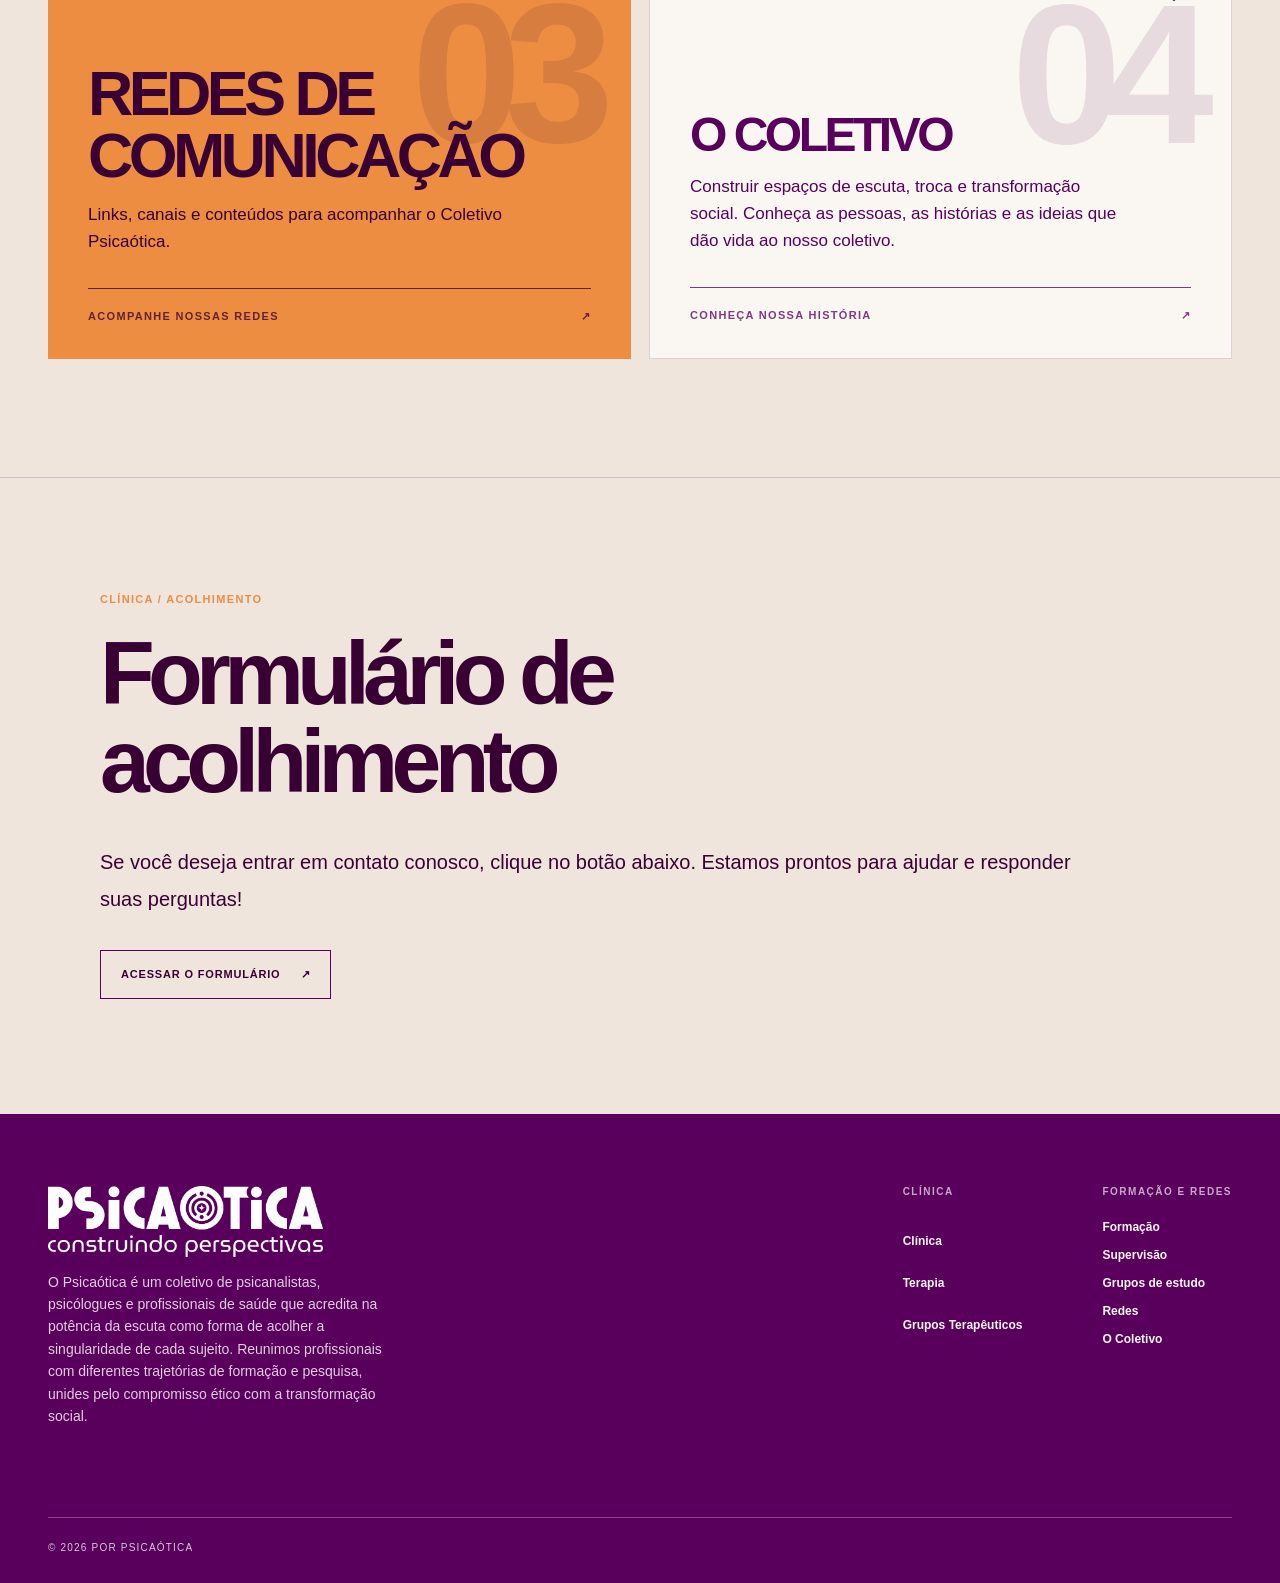
==== commit 7a74cc62: "Reordena cards da home: Clínica, Formação, Redes e O Coletivo" ====
--- a/index.html
+++ b/index.html
@@ -15,24 +15,25 @@
 <div class="axis-text"><h3>CLÍNICA</h3><p>Acompanhamento individual, acolhimento e encaminhamentos qualificados. Uma clínica ética, acolhedora e politicamente situada.</p></div>
 <div class="axis-footer"><span>CUIDADO COM POSICIONAMENTO</span><span aria-hidden="true">↗</span></div>
 </a>
-<a aria-label="Conheça O Coletivo e seus integrantes" class="axis" href="o-coletivo.html">
-<div class="axis-top"><span>02 / COLETIVO</span><i aria-hidden="true">↗</i></div>
+<a aria-label="Conheça a página de Formação" class="axis" href="formacao.html?v=20261016-2121">
+<div class="axis-top"><span>02 / CONHECIMENTO</span><i aria-hidden="true">↗</i></div>
 <div aria-hidden="true" class="axis-number">02</div>
-<div class="axis-text"><h3>O COLETIVO</h3><p>Construir espaços de escuta, troca e transformação social. Conheça as pessoas, as histórias e as ideias que dão vida ao nosso coletivo.</p></div>
-<div class="axis-footer"><span>CONHEÇA NOSSA HISTÓRIA</span><span aria-hidden="true">↗</span></div>
-</a>
-<a aria-label="Conheça a página de Formação" class="axis" href="formacao.html?v=20261016-2121">
-<div class="axis-top"><span>03 / CONHECIMENTO</span><i aria-hidden="true">↗</i></div>
-<div aria-hidden="true" class="axis-number">03</div>
 <div class="axis-text"><h3>FORMAÇÃO</h3><p>Supervisão clínica e grupos de estudo para pensar a prática e debater raça, gênero, sexualidade, corpo e classe.</p></div>
 <div class="axis-footer"><span>PENSAR JUNTO, NA PRÁTICA</span><span aria-hidden="true">↗</span></div>
 </a>
 <a aria-label="Conheça as redes de comunicação do Coletivo Psicaótica" class="axis" href="redes.html">
-<div class="axis-top"><span>04 / COMUNICAÇÃO</span><i aria-hidden="true">↗</i></div>
-<div aria-hidden="true" class="axis-number">04</div>
+<div class="axis-top"><span>03 / COMUNICAÇÃO</span><i aria-hidden="true">↗</i></div>
+<div aria-hidden="true" class="axis-number">03</div>
 <div class="axis-text"><h3>REDES DE<br/>COMUNICAÇÃO</h3><p>Links, canais e conteúdos para acompanhar o Coletivo Psicaótica.</p></div>
 <div class="axis-footer"><span>ACOMPANHE NOSSAS REDES</span><span aria-hidden="true">↗</span></div>
 </a>
+<a aria-label="Conheça O Coletivo e seus integrantes" class="axis" href="o-coletivo.html">
+<div class="axis-top"><span>04 / COLETIVO</span><i aria-hidden="true">↗</i></div>
+<div aria-hidden="true" class="axis-number">04</div>
+<div class="axis-text"><h3>O COLETIVO</h3><p>Construir espaços de escuta, troca e transformação social. Conheça as pessoas, as histórias e as ideias que dão vida ao nosso coletivo.</p></div>
+<div class="axis-footer"><span>CONHEÇA NOSSA HISTÓRIA</span><span aria-hidden="true">↗</span></div>
+</a>
+
 </div>
 </div>
 </section><section class="agenda-quatro" id="proximos-eventos" aria-labelledby="agenda-quatro-title" hidden>
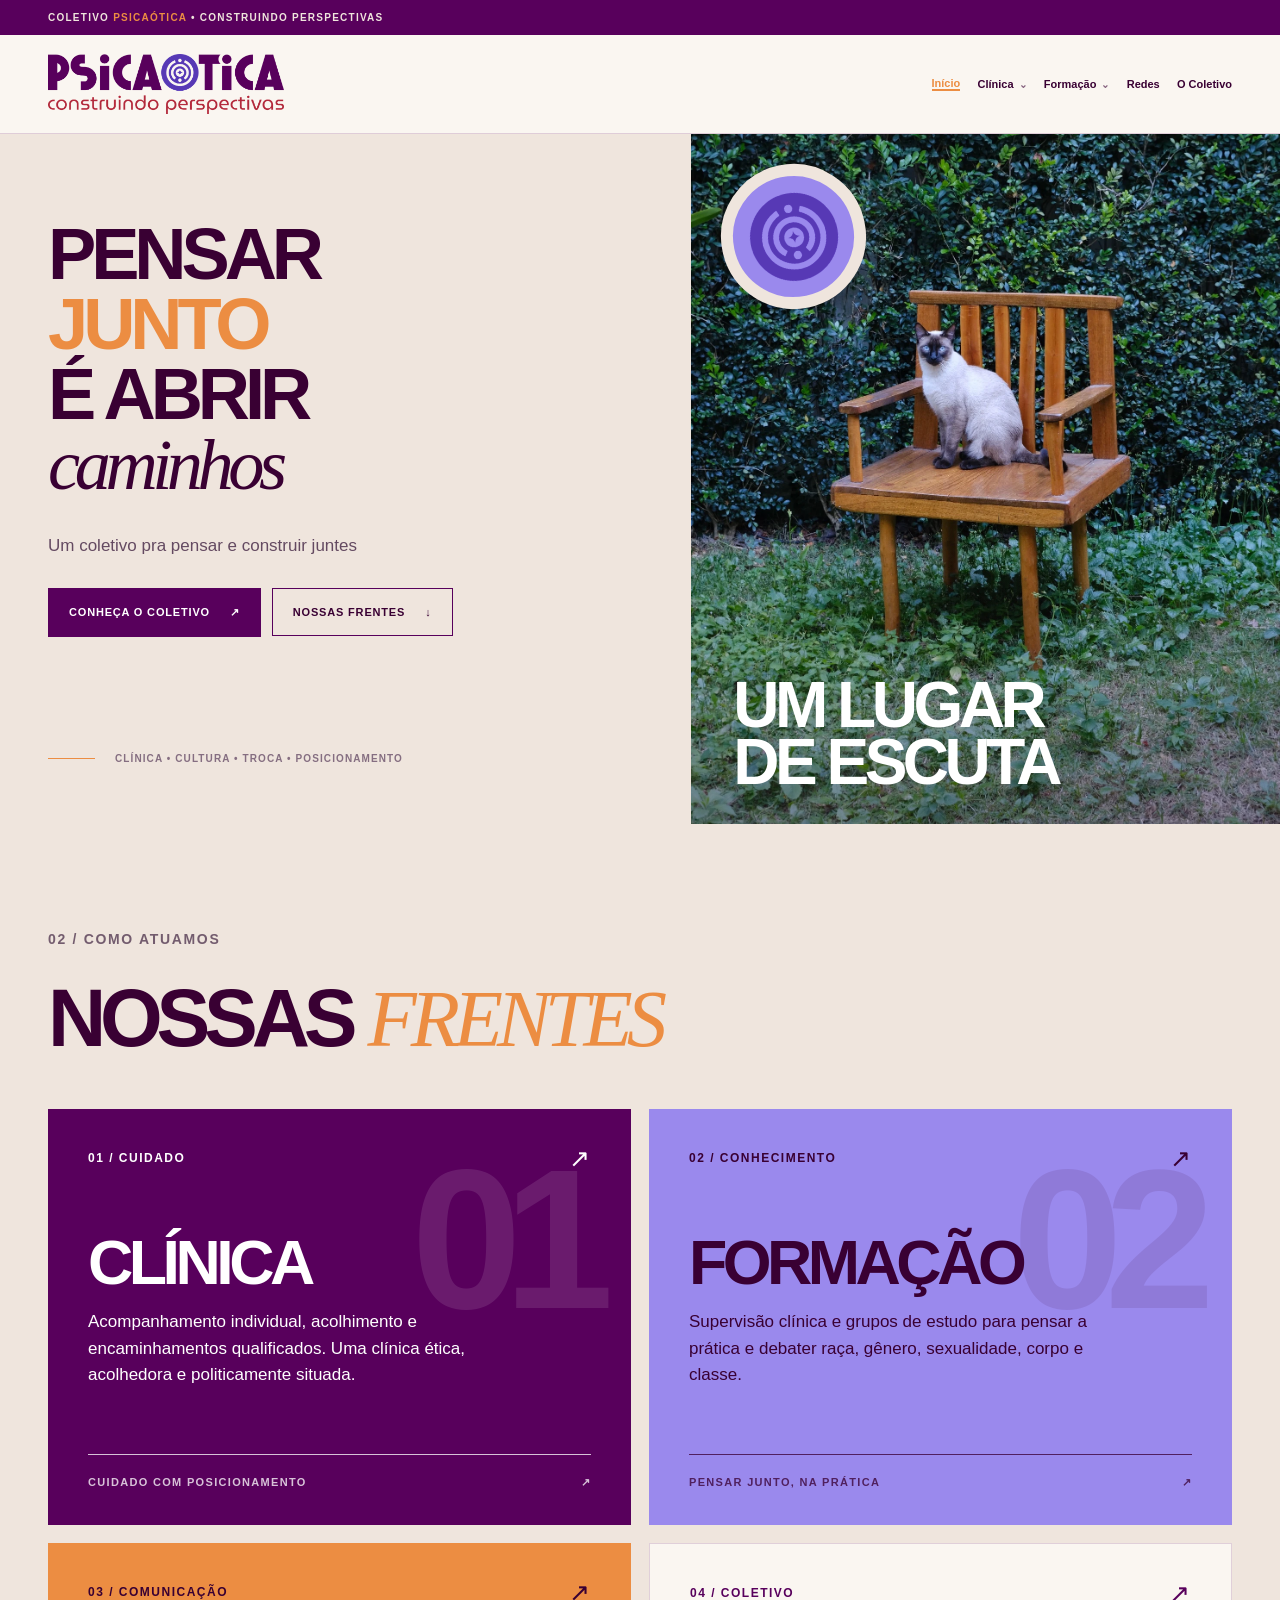
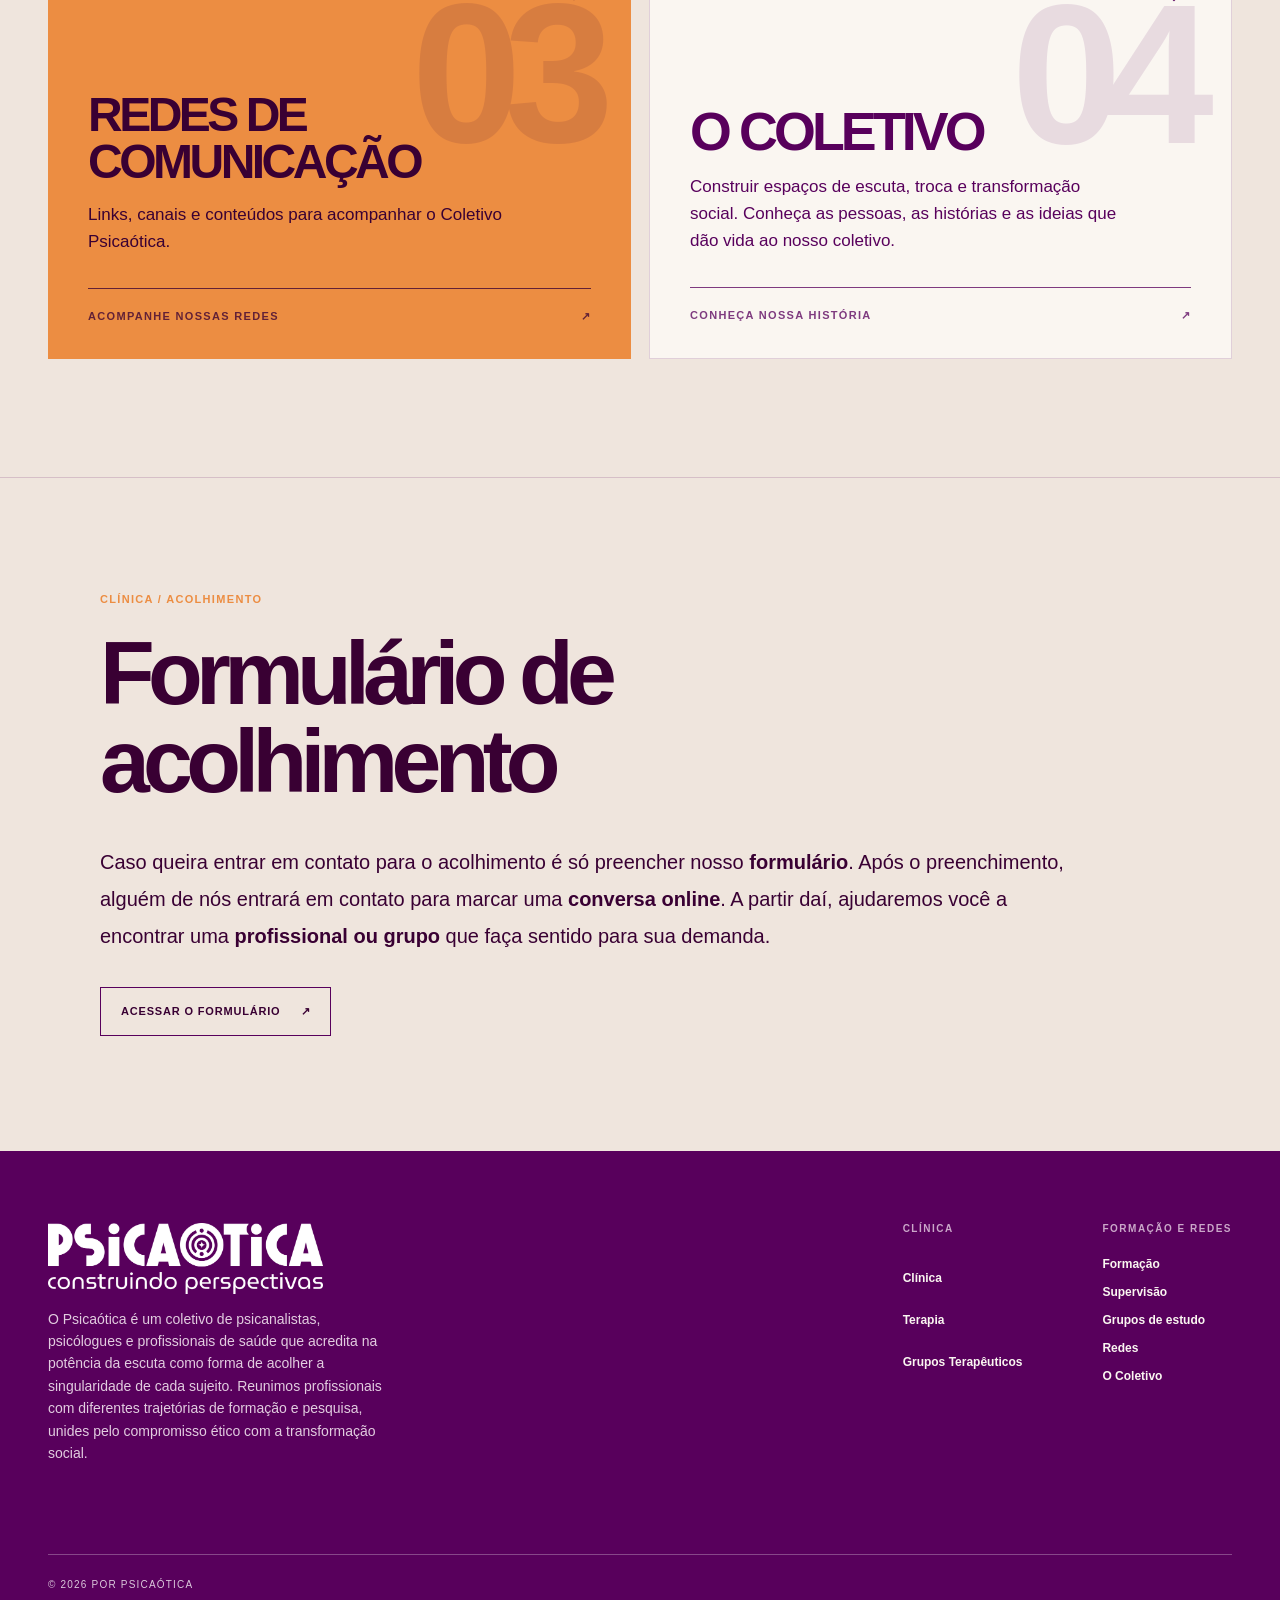
==== commit ceb4b55a: "Atualiza apresentação do formulário de acolhimento na home" ====
--- a/index.html
+++ b/index.html
@@ -88,4 +88,4 @@
     </article>
   </div>
 </div>
-</section><section class="home-acknowledgement" id="acolhimento"><div class="container"><div class="acknowledgement-content"><p class="eyebrow">CLÍNICA / ACOLHIMENTO</p><h2>Formulário de acolhimento</h2><p>Se você deseja entrar em contato conosco, clique no botão abaixo. Estamos prontos para ajudar e responder suas perguntas!</p><a aria-label="Acessar formulário de acolhimento (abre em nova aba)" class="btn secondary" href="https://docs.google.com/forms/d/e/1FAIpQLSe5nMXdTJTOupaA_dXqVTst01jklubAIT_s8CcgjFnKJq22cg/viewform?usp=publish-editor" rel="noopener noreferrer" target="_blank">Acessar o formulário <span aria-hidden="true">↗</span></a></div></div></section></main><footer class="footer"><div class="container"><div class="footer-content"><div><div class="footer-white-logo"><img alt="Psicaótica — construindo perspectivas" src="assets/logo.png"/></div><p class="footer-description">O Psicaótica é um coletivo de psicanalistas, psicólogues e profissionais de saúde que acredita na potência da escuta como forma de acolher a singularidade de cada sujeito. Reunimos profissionais com diferentes trajetórias de formação e pesquisa, unides pelo compromisso ético com a transformação social.</p></div><div class="footer-links"><div><small>Clínica</small><a href="clinica.html">Clínica</a><a href="terapia.html">Terapia</a><a href="grupos-terapeuticos.html">Grupos Terapêuticos</a></div><div><small>Formação e redes</small><a href="formacao.html?v=20261016-2121">Formação</a><a href="supervisao.html">Supervisão</a><a href="grupos-de-estudo.html">Grupos de estudo</a><a href="redes.html">Redes</a><a href="o-coletivo.html">O Coletivo</a></div></div></div><div class="footer-end"><span>© 2026 por Psicaótica</span></div></div></footer><script defer="" src="assets/menu.js"></script></body></html>+</section><section class="home-acknowledgement" id="acolhimento"><div class="container"><div class="acknowledgement-content"><p class="eyebrow">CLÍNICA / ACOLHIMENTO</p><h2>Formulário de acolhimento</h2><p>Caso queira entrar em contato para o acolhimento é só preencher nosso <strong>formulário</strong>. Após o preenchimento, alguém de nós entrará em contato para marcar uma <strong>conversa online</strong>. A partir daí, ajudaremos você a encontrar uma <strong>profissional ou grupo</strong> que faça sentido para sua demanda.</p><a aria-label="Acessar formulário de acolhimento (abre em nova aba)" class="btn secondary" href="https://docs.google.com/forms/d/e/1FAIpQLSe5nMXdTJTOupaA_dXqVTst01jklubAIT_s8CcgjFnKJq22cg/viewform?usp=publish-editor" rel="noopener noreferrer" target="_blank">Acessar o formulário <span aria-hidden="true">↗</span></a></div></div></section></main><footer class="footer"><div class="container"><div class="footer-content"><div><div class="footer-white-logo"><img alt="Psicaótica — construindo perspectivas" src="assets/logo.png"/></div><p class="footer-description">O Psicaótica é um coletivo de psicanalistas, psicólogues e profissionais de saúde que acredita na potência da escuta como forma de acolher a singularidade de cada sujeito. Reunimos profissionais com diferentes trajetórias de formação e pesquisa, unides pelo compromisso ético com a transformação social.</p></div><div class="footer-links"><div><small>Clínica</small><a href="clinica.html">Clínica</a><a href="terapia.html">Terapia</a><a href="grupos-terapeuticos.html">Grupos Terapêuticos</a></div><div><small>Formação e redes</small><a href="formacao.html?v=20261016-2121">Formação</a><a href="supervisao.html">Supervisão</a><a href="grupos-de-estudo.html">Grupos de estudo</a><a href="redes.html">Redes</a><a href="o-coletivo.html">O Coletivo</a></div></div></div><div class="footer-end"><span>© 2026 por Psicaótica</span></div></div></footer><script defer="" src="assets/menu.js"></script></body></html>
--- a/assets/style.css
+++ b/assets/style.css
@@ -145,7 +145,7 @@
 @media(max-width:760px){.axes-home{padding:77px 0 88px}.axes-home .axes-head{display:block;margin-bottom:34px}.axes-home .axes-heading{font-size:clamp(45px,10.9vw,82px)}.axes-home .axes-head>p{margin:22px 0 0;max-width:450px}.axes-home .axes-grid{grid-template-columns:1fr;gap:13px}.axes-home .axis{min-height:340px;padding:28px 26px}.axes-home .axis-text h3{font-size:clamp(46px,11vw,68px)}.axes-home .axis-text p{font-size:15px}.axes-home .axis-number{font-size:156px;right:24px;top:25px}}
 @media(max-width:400px){.axes-home .axis-text h3{font-size:45px}.axes-home .axes-heading{font-size:45px}.axes-home .axis{min-height:330px}}
 /* Ajuste de largura para o título mais longo no celular */
-@media(max-width:760px){.axes-home .axis:nth-child(2) .axis-text h3{font-size:clamp(32px,8.7vw,54px);overflow-wrap:normal;letter-spacing:-.073em}}
+
 
 
 /* Agenda editorial de quatro cards na home. Os exemplos não representam eventos confirmados. */
@@ -186,14 +186,14 @@
 
 /* Agenda temporariamente oculta até a confirmação dos eventos. */
 .agenda-quatro[hidden]{display:none!important}
-/* Segundo card O COLETIVO e quarto card REDES DE COMUNICAÇÃO */
-.axes-home .axis:nth-child(2) .axis-text h3{font-size:clamp(38px,4.2vw,68px);letter-spacing:-.072em;overflow-wrap:normal}
-.axes-home .axis:nth-child(4) .axis-text h3{font-size:clamp(30px,3.75vw,59px);letter-spacing:-.073em;overflow-wrap:normal}
-@media(max-width:900px){.axes-home .axis:nth-child(2) .axis-text h3{font-size:clamp(36px,4.7vw,56px)}.axes-home .axis:nth-child(4) .axis-text h3{font-size:clamp(28px,3.7vw,46px)}}
-@media(max-width:760px){.axes-home .axis:nth-child(2) .axis-text h3{font-size:clamp(39px,9vw,60px)}.axes-home .axis:nth-child(4) .axis-text h3{font-size:clamp(28px,7.4vw,52px)}}
-@media(max-width:390px){.axes-home .axis:nth-child(4) .axis-text h3{font-size:clamp(25px,7vw,30px)}}
-
-/* Home: Clínica e O Coletivo com títulos na mesma altura da primeira linha */
+/* Títulos longos na nova ordem: Redes de Comunicação (03) e O Coletivo (04) */
+.axes-home .axis:nth-child(3) .axis-text h3{font-size:clamp(30px,3.75vw,59px);letter-spacing:-.073em;overflow-wrap:normal}
+.axes-home .axis:nth-child(4) .axis-text h3{font-size:clamp(38px,4.2vw,68px);letter-spacing:-.072em;overflow-wrap:normal}
+@media(max-width:900px){.axes-home .axis:nth-child(3) .axis-text h3{font-size:clamp(28px,3.7vw,46px)}.axes-home .axis:nth-child(4) .axis-text h3{font-size:clamp(36px,4.7vw,56px)}}
+@media(max-width:760px){.axes-home .axis:nth-child(3) .axis-text h3{font-size:clamp(28px,7.4vw,52px)}.axes-home .axis:nth-child(4) .axis-text h3{font-size:clamp(39px,9vw,60px)}}
+@media(max-width:390px){.axes-home .axis:nth-child(3) .axis-text h3{font-size:clamp(25px,7vw,30px)}}
+
+/* Home: títulos dos cards 01 e 02 alinhados na mesma altura */
 .axes-home .axes-grid>.axis:nth-child(-n+2){display:grid;grid-template-rows:auto 1fr auto}
 .axes-home .axes-grid>.axis:nth-child(-n+2) .axis-text{margin-top:0;align-self:start;padding-top:58px}
 .axes-home .axes-grid>.axis:nth-child(-n+2) .axis-footer{margin-top:0}
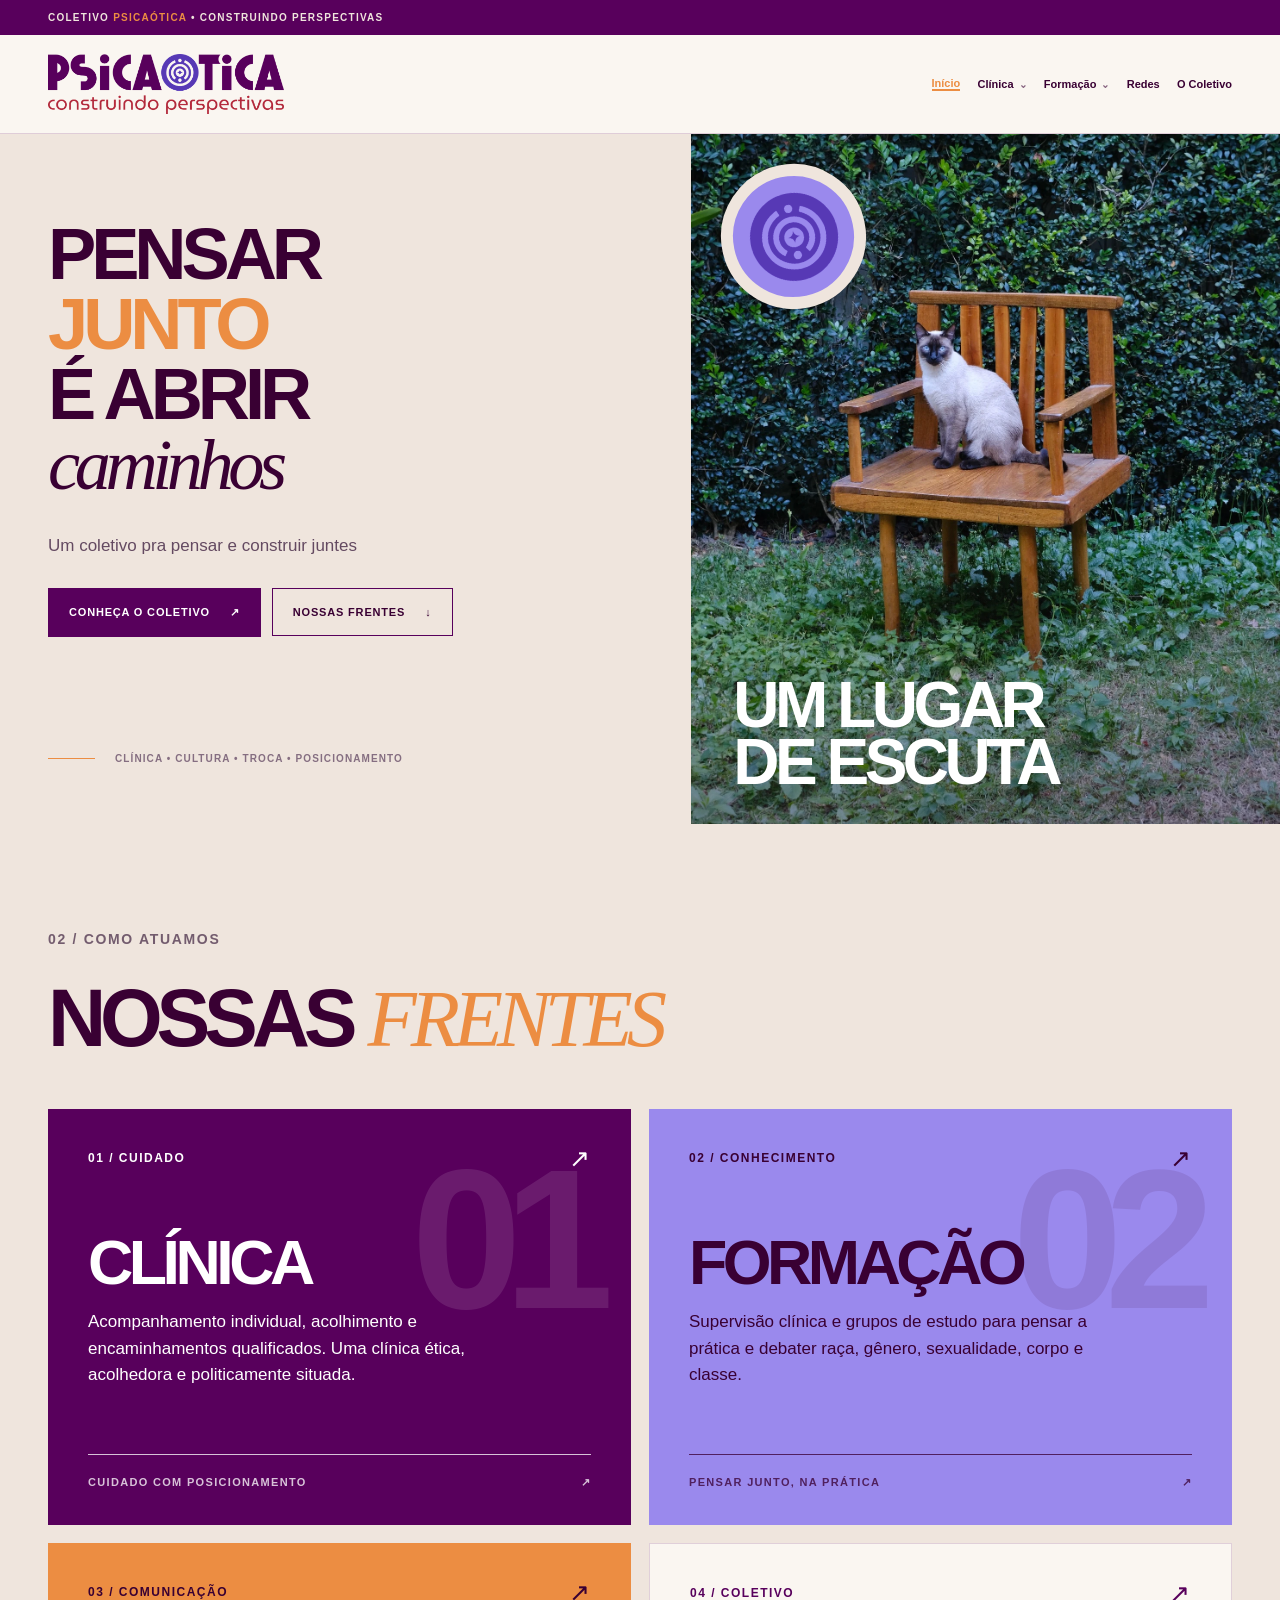
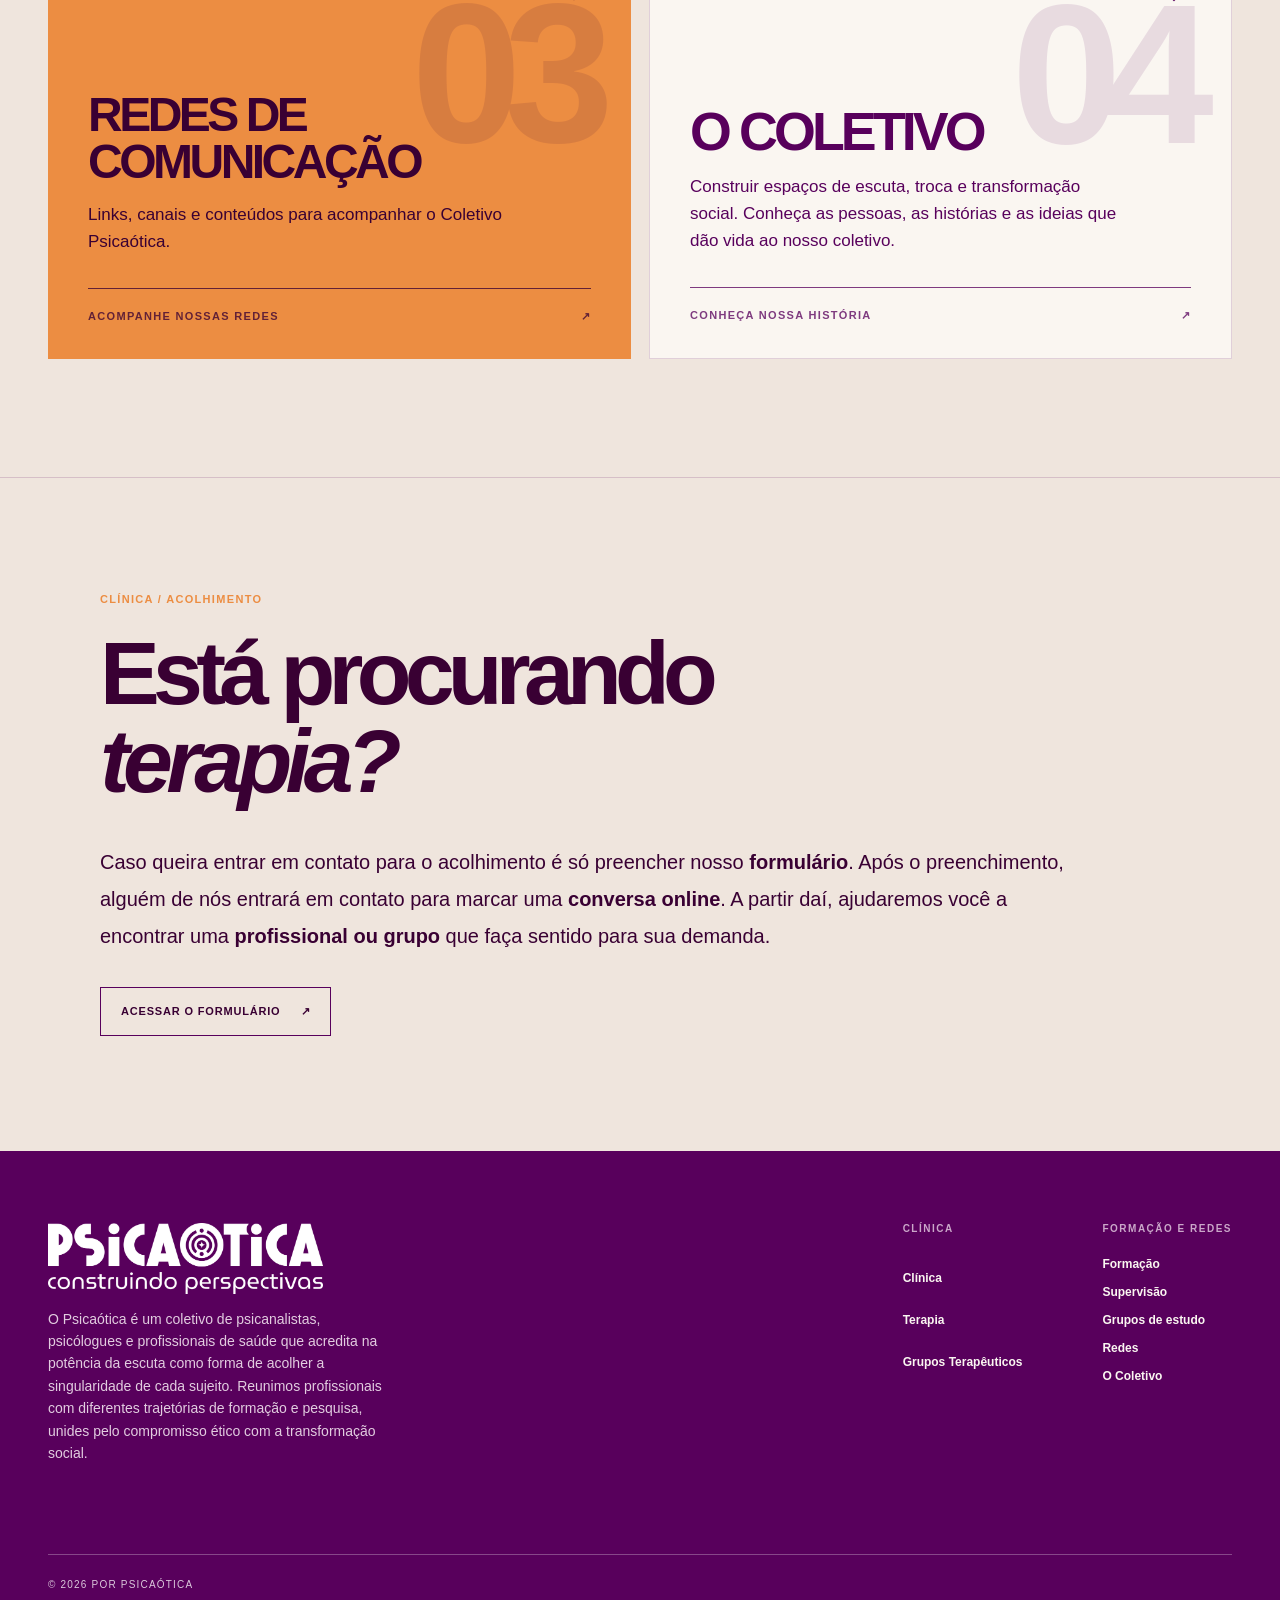
==== commit 02489122: "Renomeia acolhimento para Está procurando terapia?" ====
--- a/index.html
+++ b/index.html
@@ -88,4 +88,4 @@
     </article>
   </div>
 </div>
-</section><section class="home-acknowledgement" id="acolhimento"><div class="container"><div class="acknowledgement-content"><p class="eyebrow">CLÍNICA / ACOLHIMENTO</p><h2>Formulário de acolhimento</h2><p>Caso queira entrar em contato para o acolhimento é só preencher nosso <strong>formulário</strong>. Após o preenchimento, alguém de nós entrará em contato para marcar uma <strong>conversa online</strong>. A partir daí, ajudaremos você a encontrar uma <strong>profissional ou grupo</strong> que faça sentido para sua demanda.</p><a aria-label="Acessar formulário de acolhimento (abre em nova aba)" class="btn secondary" href="https://docs.google.com/forms/d/e/1FAIpQLSe5nMXdTJTOupaA_dXqVTst01jklubAIT_s8CcgjFnKJq22cg/viewform?usp=publish-editor" rel="noopener noreferrer" target="_blank">Acessar o formulário <span aria-hidden="true">↗</span></a></div></div></section></main><footer class="footer"><div class="container"><div class="footer-content"><div><div class="footer-white-logo"><img alt="Psicaótica — construindo perspectivas" src="assets/logo.png"/></div><p class="footer-description">O Psicaótica é um coletivo de psicanalistas, psicólogues e profissionais de saúde que acredita na potência da escuta como forma de acolher a singularidade de cada sujeito. Reunimos profissionais com diferentes trajetórias de formação e pesquisa, unides pelo compromisso ético com a transformação social.</p></div><div class="footer-links"><div><small>Clínica</small><a href="clinica.html">Clínica</a><a href="terapia.html">Terapia</a><a href="grupos-terapeuticos.html">Grupos Terapêuticos</a></div><div><small>Formação e redes</small><a href="formacao.html?v=20261016-2121">Formação</a><a href="supervisao.html">Supervisão</a><a href="grupos-de-estudo.html">Grupos de estudo</a><a href="redes.html">Redes</a><a href="o-coletivo.html">O Coletivo</a></div></div></div><div class="footer-end"><span>© 2026 por Psicaótica</span></div></div></footer><script defer="" src="assets/menu.js"></script></body></html>+</section><section class="home-acknowledgement" id="acolhimento"><div class="container"><div class="acknowledgement-content"><p class="eyebrow">CLÍNICA / ACOLHIMENTO</p><h2>Está procurando <em>terapia?</em></h2><p>Caso queira entrar em contato para o acolhimento é só preencher nosso <strong>formulário</strong>. Após o preenchimento, alguém de nós entrará em contato para marcar uma <strong>conversa online</strong>. A partir daí, ajudaremos você a encontrar uma <strong>profissional ou grupo</strong> que faça sentido para sua demanda.</p><a aria-label="Acessar formulário de acolhimento (abre em nova aba)" class="btn secondary" href="https://docs.google.com/forms/d/e/1FAIpQLSe5nMXdTJTOupaA_dXqVTst01jklubAIT_s8CcgjFnKJq22cg/viewform?usp=publish-editor" rel="noopener noreferrer" target="_blank">Acessar o formulário <span aria-hidden="true">↗</span></a></div></div></section></main><footer class="footer"><div class="container"><div class="footer-content"><div><div class="footer-white-logo"><img alt="Psicaótica — construindo perspectivas" src="assets/logo.png"/></div><p class="footer-description">O Psicaótica é um coletivo de psicanalistas, psicólogues e profissionais de saúde que acredita na potência da escuta como forma de acolher a singularidade de cada sujeito. Reunimos profissionais com diferentes trajetórias de formação e pesquisa, unides pelo compromisso ético com a transformação social.</p></div><div class="footer-links"><div><small>Clínica</small><a href="clinica.html">Clínica</a><a href="terapia.html">Terapia</a><a href="grupos-terapeuticos.html">Grupos Terapêuticos</a></div><div><small>Formação e redes</small><a href="formacao.html?v=20261016-2121">Formação</a><a href="supervisao.html">Supervisão</a><a href="grupos-de-estudo.html">Grupos de estudo</a><a href="redes.html">Redes</a><a href="o-coletivo.html">O Coletivo</a></div></div></div><div class="footer-end"><span>© 2026 por Psicaótica</span></div></div></footer><script defer="" src="assets/menu.js"></script></body></html>
--- a/assets/style.css
+++ b/assets/style.css
@@ -242,3 +242,6 @@
 /* Formação: cartão único informativo para Grupos de Estudo */
 .formation-one-card{grid-template-columns:minmax(0,620px);justify-content:center}
 .formation-one-card .section-tile{min-height:0}
+
+/* iPad/tablet: manter o selo circular da home inteiramente dentro da foto. */
+@media (min-width:761px) and (max-width:1100px){.hero .hero-media .round-stamp{left:22px}}
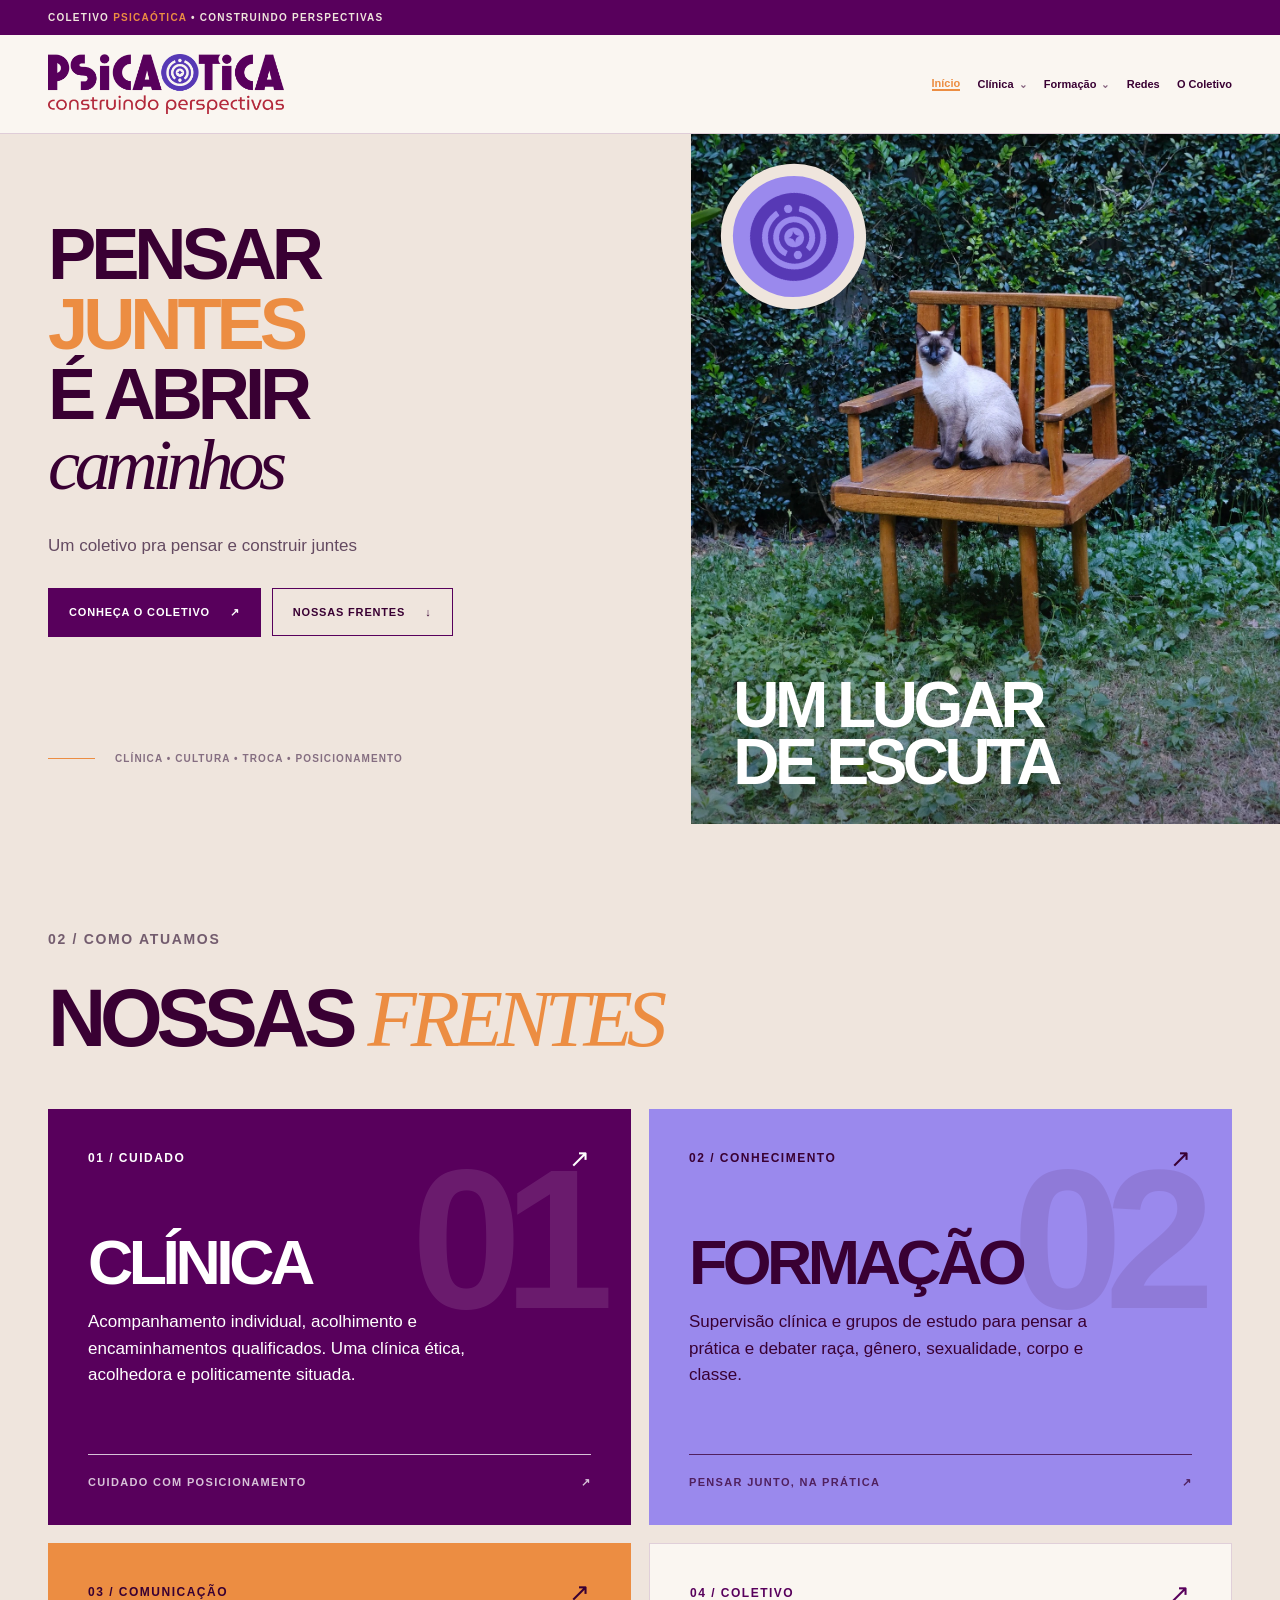
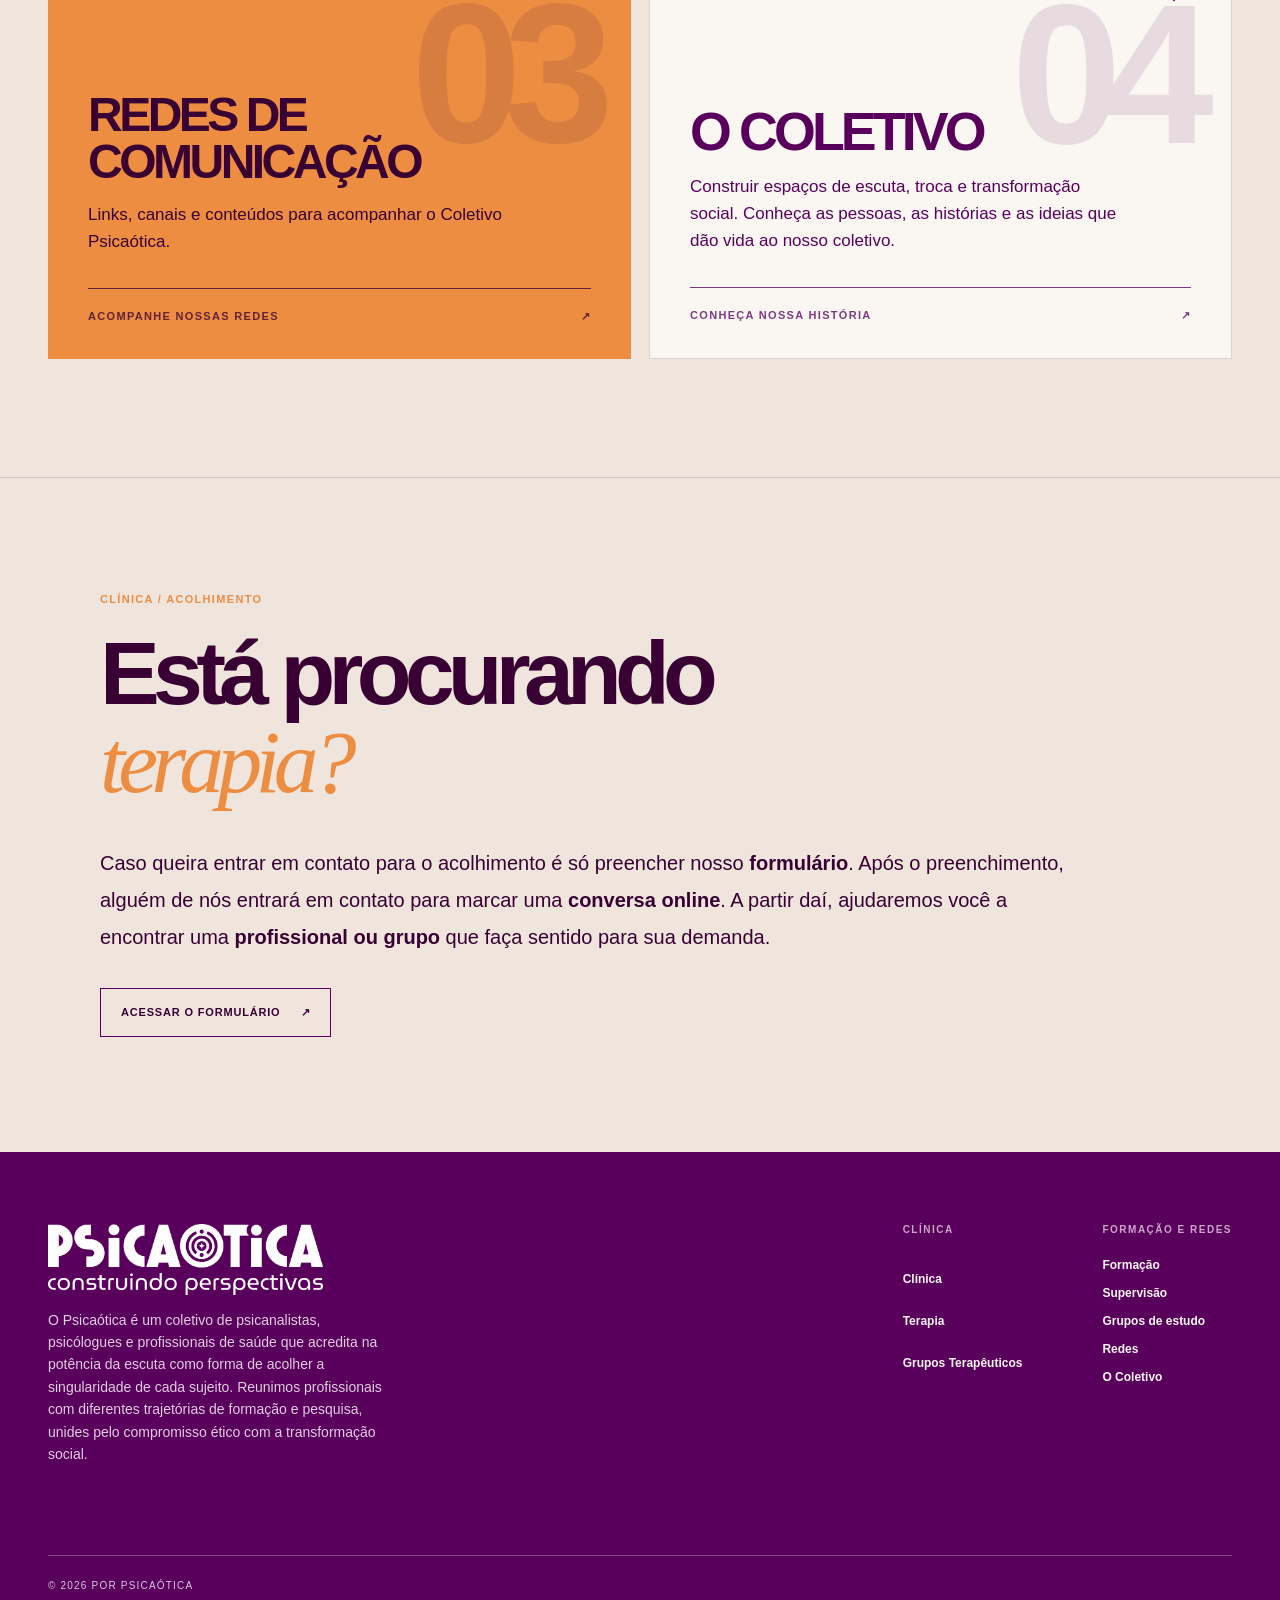
==== commit bef83929: "Atualiza chamada principal da home para PENSAR JUNTES" ====
--- a/index.html
+++ b/index.html
@@ -1,5 +1,5 @@
 <!DOCTYPE html>
-<html lang="pt-BR"><head><meta charset="utf-8"/><meta content="width=device-width, initial-scale=1" name="viewport"/><meta content="#58005c" name="theme-color"/><meta content="O Psicaótica é um coletivo de psicanalistas, psicólogues e profissionais de saúde que acredita na potência da escuta como forma de acolher a singularidade de cada sujeito. Reunimos profissionais com diferentes trajetórias de formação e pesquisa, unides pelo compromisso ético com a transformação social." name="description"/><title>Página Inicial | Psicaótica</title><link href="assets/style.css" rel="stylesheet"/><link href="assets/icone.png" rel="icon" type="image/png"/></head><body><div class="topbar"><div class="container"><span>COLETIVO <b>PSICAÓTICA</b> • CONSTRUINDO PERSPECTIVAS</span></div></div><header class="header"><div class="container head-inner"><a aria-label="Página inicial Psicaótica" class="wordmark" href="index.html"><img alt="Psicaótica — construindo perspectivas" src="assets/logo.png"/></a><nav aria-label="Menu principal" class="nav" id="mainnav"><a class="active" href="index.html">Início</a><div class="nav-group"><a class="nav-root" href="clinica.html">Clínica <span class="chev">⌄</span></a><div class="subnav"><a class="" href="terapia.html">Terapia</a><a class="" href="grupos-terapeuticos.html">Grupos Terapêuticos</a></div></div><div class="nav-group"><a class="nav-root" href="formacao.html?v=20261016-2121">Formação <span class="chev">⌄</span></a><div class="subnav"><a class="" href="supervisao.html">Supervisão</a><a class="" href="grupos-de-estudo.html">Grupos de estudo</a></div></div><a class="" href="redes.html">Redes</a><a class="" href="o-coletivo.html">O Coletivo</a></nav><button aria-controls="mainnav" aria-expanded="false" aria-label="Abrir menu" class="mobile-menu" id="menubutton" type="button">☰</button></div></header><main class="site-main"><section class="hero" id="inicio"><div class="hero-grid"><div class="hero-left"><h1 class="caps">PENSAR<br/><span>JUNTO</span><br/>É ABRIR<br/><em>caminhos</em></h1><p class="hero-description">Um coletivo pra pensar e construir juntes</p><div class="hero-actions"><a class="btn primary" href="o-coletivo.html">Conheça o coletivo <span>↗</span></a><a class="btn secondary" href="#frentes">Nossas frentes <span>↓</span></a></div><div class="hero-foot">CLÍNICA • CULTURA • TROCA • POSICIONAMENTO</div></div><div class="hero-media"><img alt="Gato siamês sentado em uma cadeira de madeira no jardim" class="hero-photo" loading="eager" src="assets/home-gato.webp"><div aria-hidden="true" class="round-stamp"><img alt="" src="assets/icone.png"/></div><div class="photo-label"><strong>UM LUGAR<br/>DE ESCUTA</strong></div></img></div></div></section><section aria-labelledby="frentes-title" class="axes axes-home" id="frentes">
+<html lang="pt-BR"><head><meta charset="utf-8"/><meta content="width=device-width, initial-scale=1" name="viewport"/><meta content="#58005c" name="theme-color"/><meta content="O Psicaótica é um coletivo de psicanalistas, psicólogues e profissionais de saúde que acredita na potência da escuta como forma de acolher a singularidade de cada sujeito. Reunimos profissionais com diferentes trajetórias de formação e pesquisa, unides pelo compromisso ético com a transformação social." name="description"/><title>Página Inicial | Psicaótica</title><link href="assets/style.css" rel="stylesheet"/><link href="assets/icone.png" rel="icon" type="image/png"/></head><body><div class="topbar"><div class="container"><span>COLETIVO <b>PSICAÓTICA</b> • CONSTRUINDO PERSPECTIVAS</span></div></div><header class="header"><div class="container head-inner"><a aria-label="Página inicial Psicaótica" class="wordmark" href="index.html"><img alt="Psicaótica — construindo perspectivas" src="assets/logo.png"/></a><nav aria-label="Menu principal" class="nav" id="mainnav"><a class="active" href="index.html">Início</a><div class="nav-group"><a class="nav-root" href="clinica.html">Clínica <span class="chev">⌄</span></a><div class="subnav"><a class="" href="terapia.html">Terapia</a><a class="" href="grupos-terapeuticos.html">Grupos Terapêuticos</a></div></div><div class="nav-group"><a class="nav-root" href="formacao.html?v=20261016-2121">Formação <span class="chev">⌄</span></a><div class="subnav"><a class="" href="supervisao.html">Supervisão</a><a class="" href="grupos-de-estudo.html">Grupos de estudo</a></div></div><a class="" href="redes.html">Redes</a><a class="" href="o-coletivo.html">O Coletivo</a></nav><button aria-controls="mainnav" aria-expanded="false" aria-label="Abrir menu" class="mobile-menu" id="menubutton" type="button">☰</button></div></header><main class="site-main"><section class="hero" id="inicio"><div class="hero-grid"><div class="hero-left"><h1 class="caps">PENSAR<br/><span>JUNTES</span><br/>É ABRIR<br/><em>caminhos</em></h1><p class="hero-description">Um coletivo pra pensar e construir juntes</p><div class="hero-actions"><a class="btn primary" href="o-coletivo.html">Conheça o coletivo <span>↗</span></a><a class="btn secondary" href="#frentes">Nossas frentes <span>↓</span></a></div><div class="hero-foot">CLÍNICA • CULTURA • TROCA • POSICIONAMENTO</div></div><div class="hero-media"><img alt="Gato siamês sentado em uma cadeira de madeira no jardim" class="hero-photo" loading="eager" src="assets/home-gato.webp"><div aria-hidden="true" class="round-stamp"><img alt="" src="assets/icone.png"/></div><div class="photo-label"><strong>UM LUGAR<br/>DE ESCUTA</strong></div></img></div></div></section><section aria-labelledby="frentes-title" class="axes axes-home" id="frentes">
 <div class="container">
 <div class="axes-head">
 <div class="axes-heading-block">
--- a/assets/style.css
+++ b/assets/style.css
@@ -245,3 +245,6 @@
 
 /* iPad/tablet: manter o selo circular da home inteiramente dentro da foto. */
 @media (min-width:761px) and (max-width:1100px){.hero .hero-media .round-stamp{left:22px}}
+
+/* Acolhimento na home: terapia? com tipografia de caminhos em laranja */
+.home-acknowledgement h2 em{font-family:Georgia,'Times New Roman',serif;font-style:italic;font-weight:400;color:var(--coral);letter-spacing:-.075em;text-transform:none}
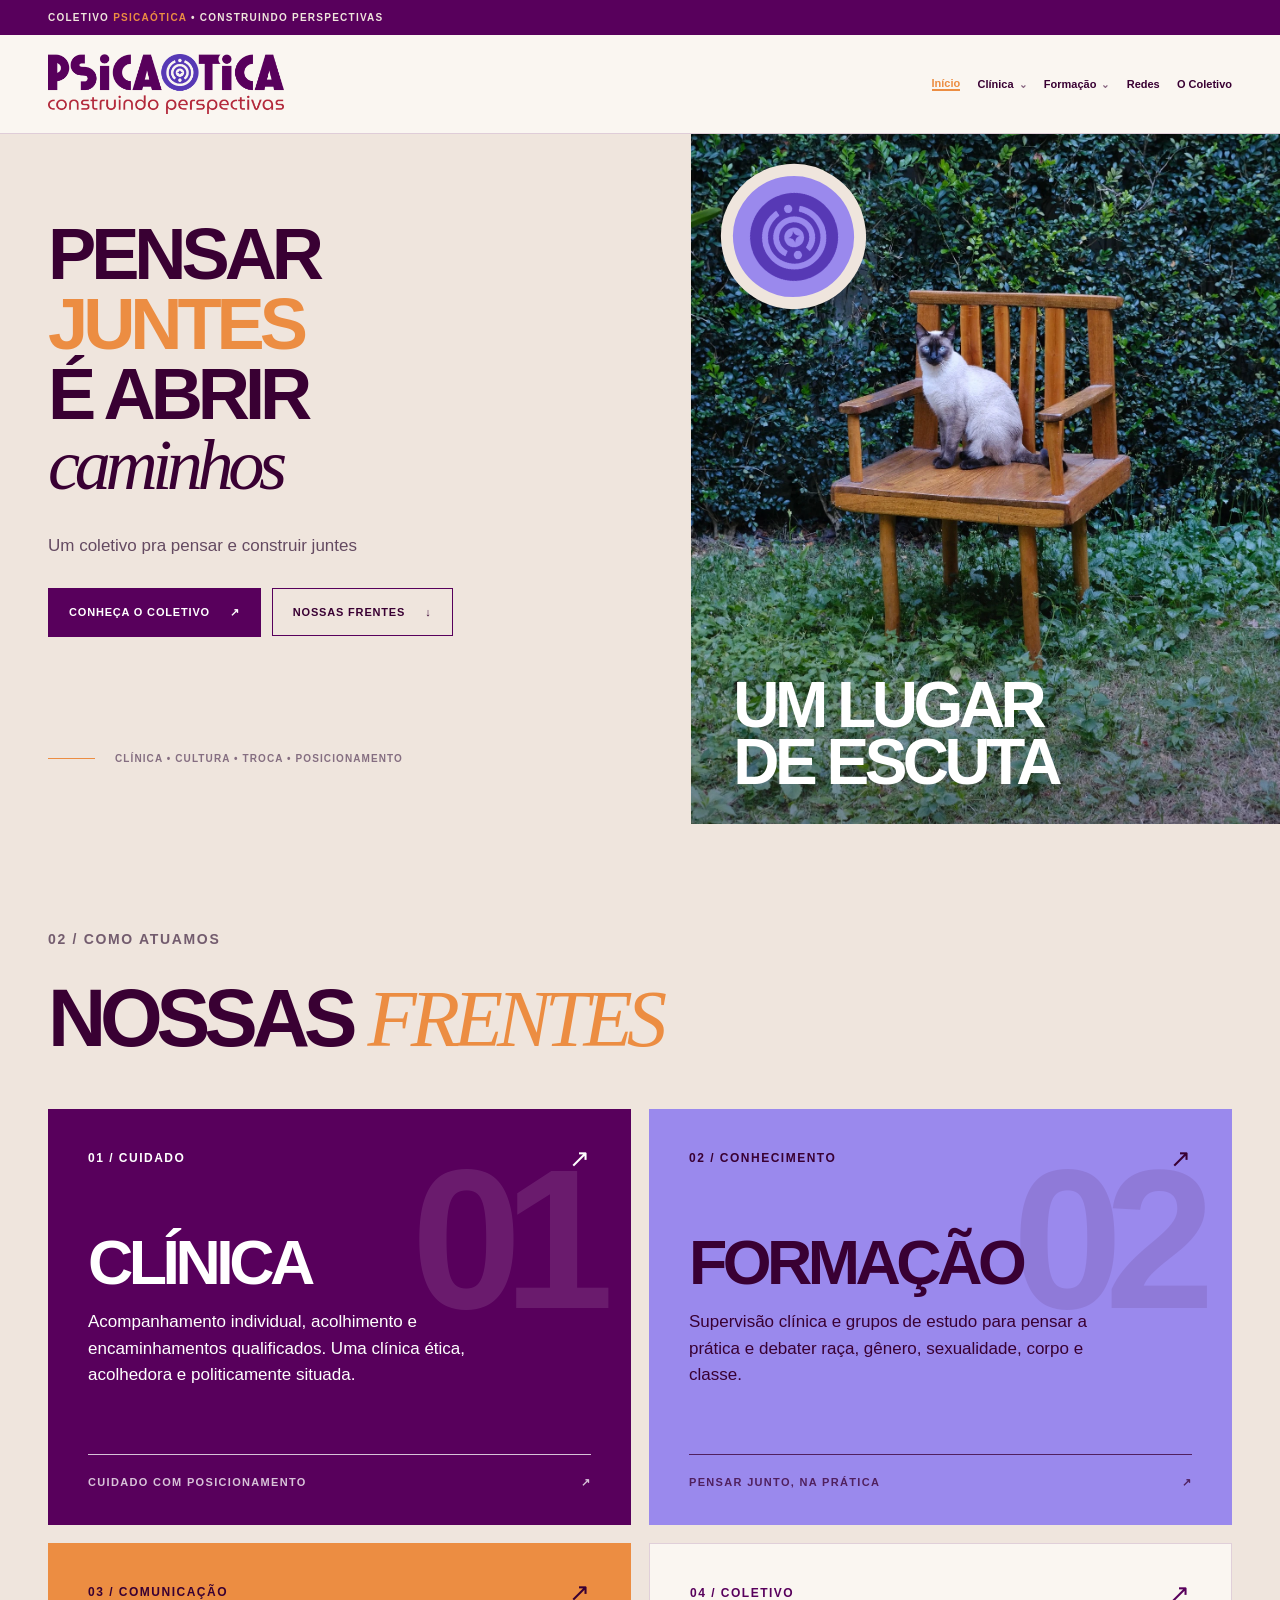
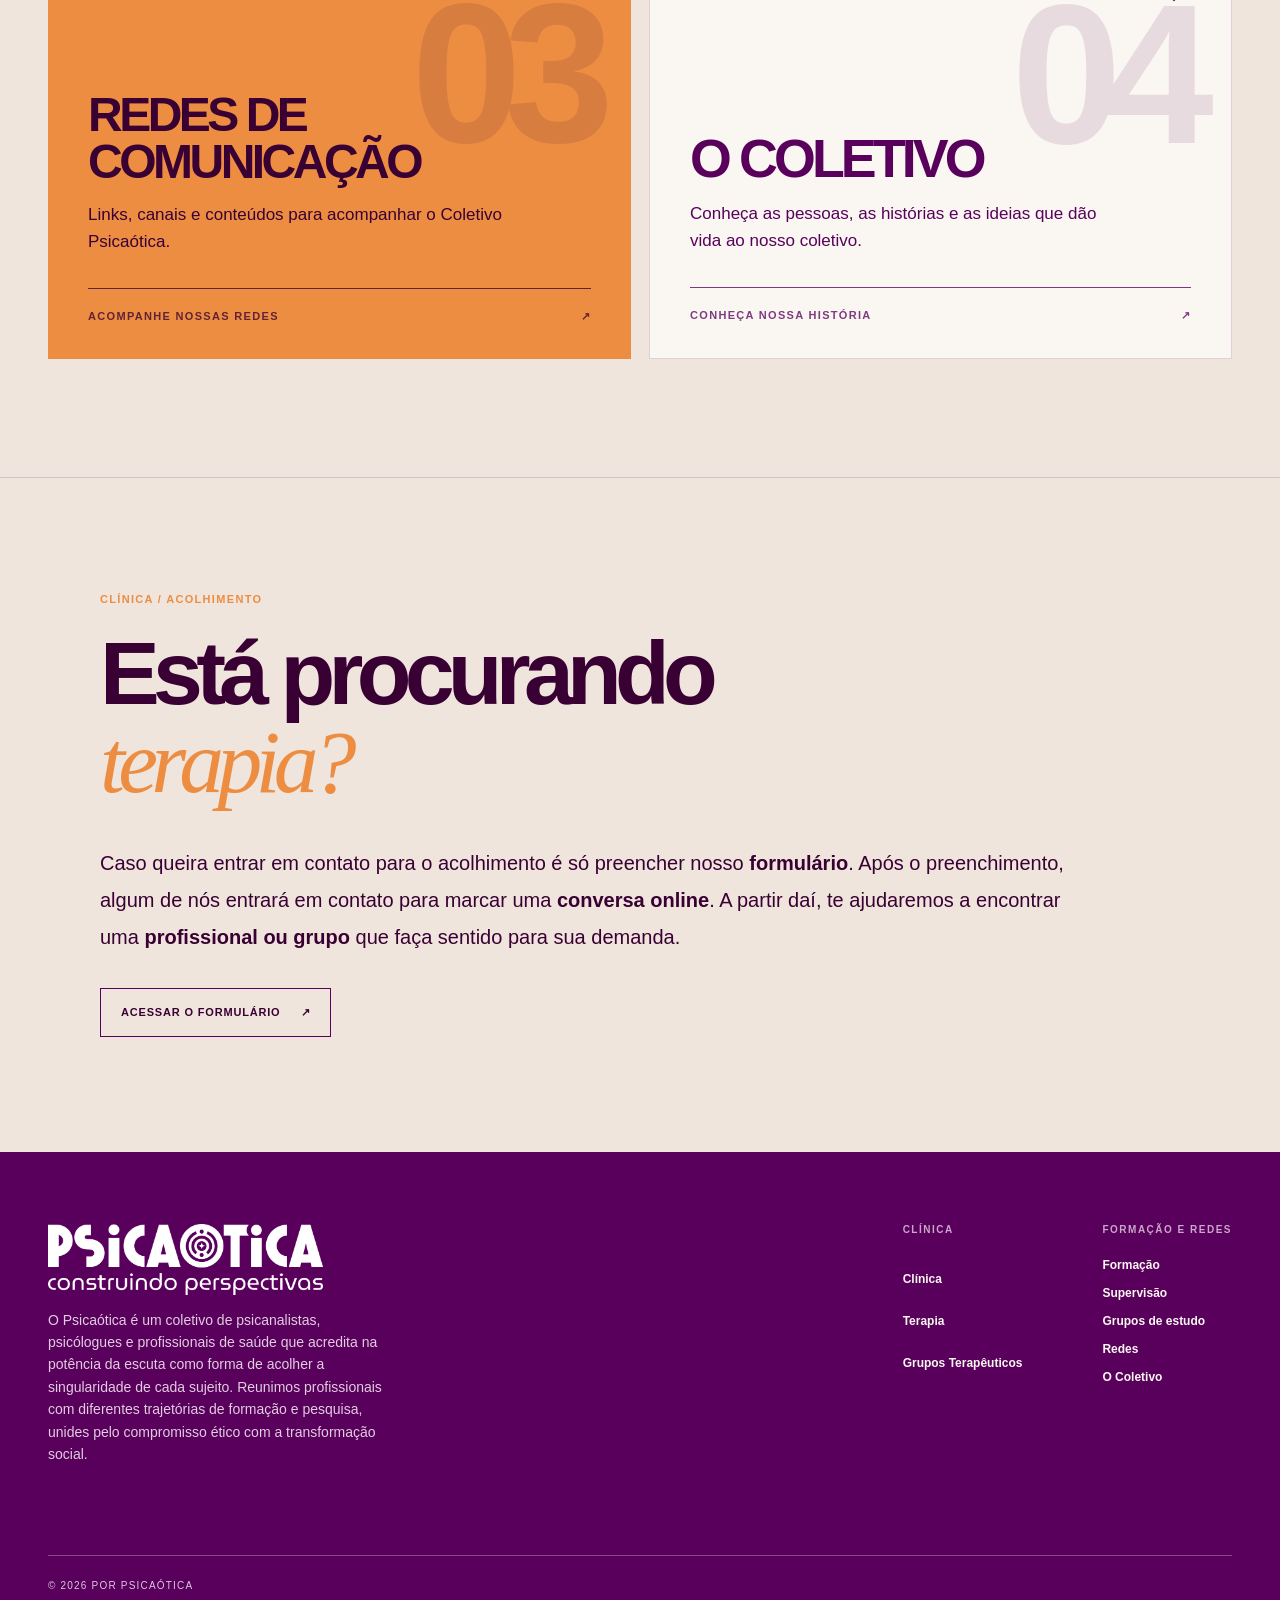
==== commit 6f93ca16: "Ajusta cartão Coletivo, acolhimento e título responsivo na home" ====
--- a/index.html
+++ b/index.html
@@ -30,7 +30,7 @@
 <a aria-label="Conheça O Coletivo e seus integrantes" class="axis" href="o-coletivo.html">
 <div class="axis-top"><span>04 / COLETIVO</span><i aria-hidden="true">↗</i></div>
 <div aria-hidden="true" class="axis-number">04</div>
-<div class="axis-text"><h3>O COLETIVO</h3><p>Construir espaços de escuta, troca e transformação social. Conheça as pessoas, as histórias e as ideias que dão vida ao nosso coletivo.</p></div>
+<div class="axis-text"><h3>O COLETIVO</h3><p>Conheça as pessoas, as histórias e as ideias que dão vida ao nosso coletivo.</p></div>
 <div class="axis-footer"><span>CONHEÇA NOSSA HISTÓRIA</span><span aria-hidden="true">↗</span></div>
 </a>
 
@@ -88,4 +88,4 @@
     </article>
   </div>
 </div>
-</section><section class="home-acknowledgement" id="acolhimento"><div class="container"><div class="acknowledgement-content"><p class="eyebrow">CLÍNICA / ACOLHIMENTO</p><h2>Está procurando <em>terapia?</em></h2><p>Caso queira entrar em contato para o acolhimento é só preencher nosso <strong>formulário</strong>. Após o preenchimento, alguém de nós entrará em contato para marcar uma <strong>conversa online</strong>. A partir daí, ajudaremos você a encontrar uma <strong>profissional ou grupo</strong> que faça sentido para sua demanda.</p><a aria-label="Acessar formulário de acolhimento (abre em nova aba)" class="btn secondary" href="https://docs.google.com/forms/d/e/1FAIpQLSe5nMXdTJTOupaA_dXqVTst01jklubAIT_s8CcgjFnKJq22cg/viewform?usp=publish-editor" rel="noopener noreferrer" target="_blank">Acessar o formulário <span aria-hidden="true">↗</span></a></div></div></section></main><footer class="footer"><div class="container"><div class="footer-content"><div><div class="footer-white-logo"><img alt="Psicaótica — construindo perspectivas" src="assets/logo.png"/></div><p class="footer-description">O Psicaótica é um coletivo de psicanalistas, psicólogues e profissionais de saúde que acredita na potência da escuta como forma de acolher a singularidade de cada sujeito. Reunimos profissionais com diferentes trajetórias de formação e pesquisa, unides pelo compromisso ético com a transformação social.</p></div><div class="footer-links"><div><small>Clínica</small><a href="clinica.html">Clínica</a><a href="terapia.html">Terapia</a><a href="grupos-terapeuticos.html">Grupos Terapêuticos</a></div><div><small>Formação e redes</small><a href="formacao.html?v=20261016-2121">Formação</a><a href="supervisao.html">Supervisão</a><a href="grupos-de-estudo.html">Grupos de estudo</a><a href="redes.html">Redes</a><a href="o-coletivo.html">O Coletivo</a></div></div></div><div class="footer-end"><span>© 2026 por Psicaótica</span></div></div></footer><script defer="" src="assets/menu.js"></script></body></html>+</section><section class="home-acknowledgement" id="acolhimento"><div class="container"><div class="acknowledgement-content"><p class="eyebrow">CLÍNICA / ACOLHIMENTO</p><h2><span class="acknowledgement-lead">Está procurando</span> <em>terapia?</em></h2><p>Caso queira entrar em contato para o acolhimento é só preencher nosso <strong>formulário</strong>. Após o preenchimento, algum de nós entrará em contato para marcar uma <strong>conversa online</strong>. A partir daí, te ajudaremos a encontrar uma <strong>profissional ou grupo</strong> que faça sentido para sua demanda.</p><a aria-label="Acessar formulário de acolhimento (abre em nova aba)" class="btn secondary" href="https://docs.google.com/forms/d/e/1FAIpQLSe5nMXdTJTOupaA_dXqVTst01jklubAIT_s8CcgjFnKJq22cg/viewform?usp=publish-editor" rel="noopener noreferrer" target="_blank">Acessar o formulário <span aria-hidden="true">↗</span></a></div></div></section></main><footer class="footer"><div class="container"><div class="footer-content"><div><div class="footer-white-logo"><img alt="Psicaótica — construindo perspectivas" src="assets/logo.png"/></div><p class="footer-description">O Psicaótica é um coletivo de psicanalistas, psicólogues e profissionais de saúde que acredita na potência da escuta como forma de acolher a singularidade de cada sujeito. Reunimos profissionais com diferentes trajetórias de formação e pesquisa, unides pelo compromisso ético com a transformação social.</p></div><div class="footer-links"><div><small>Clínica</small><a href="clinica.html">Clínica</a><a href="terapia.html">Terapia</a><a href="grupos-terapeuticos.html">Grupos Terapêuticos</a></div><div><small>Formação e redes</small><a href="formacao.html?v=20261016-2121">Formação</a><a href="supervisao.html">Supervisão</a><a href="grupos-de-estudo.html">Grupos de estudo</a><a href="redes.html">Redes</a><a href="o-coletivo.html">O Coletivo</a></div></div></div><div class="footer-end"><span>© 2026 por Psicaótica</span></div></div></footer><script defer="" src="assets/menu.js"></script></body></html>
